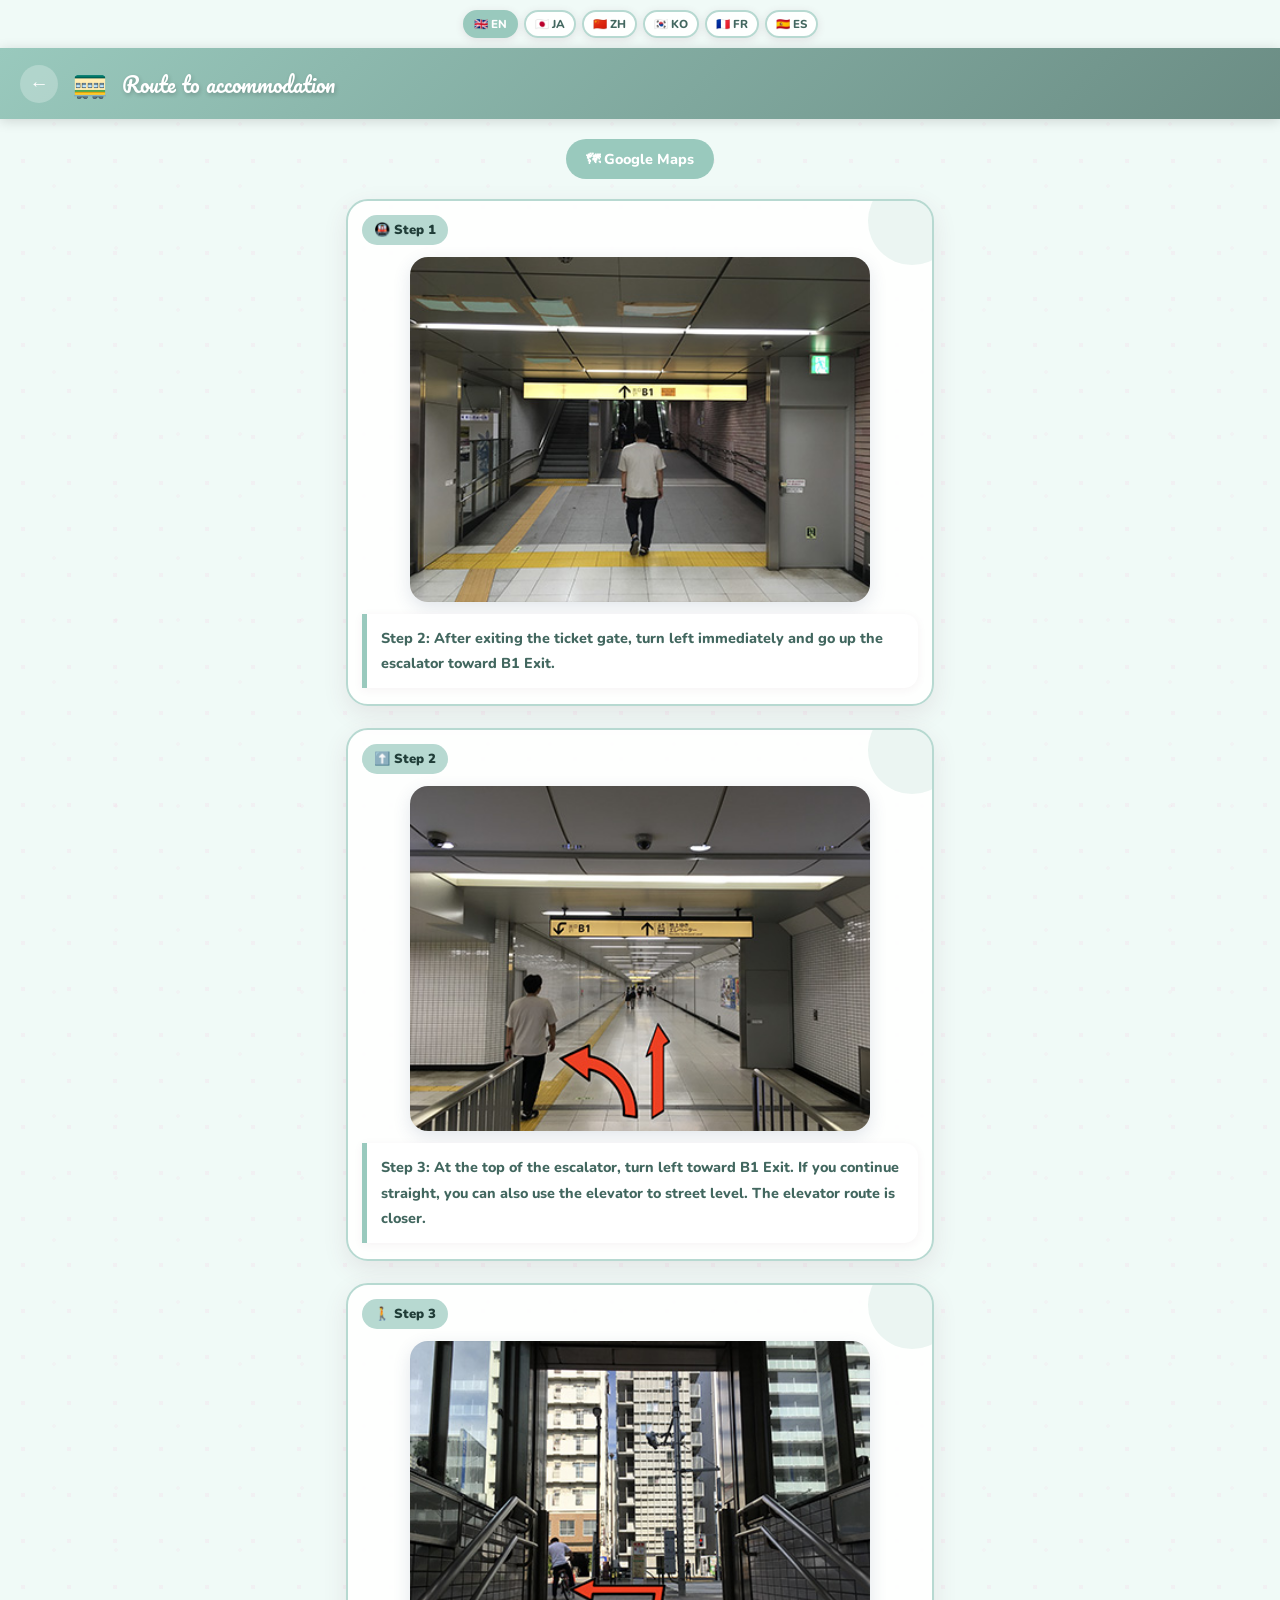
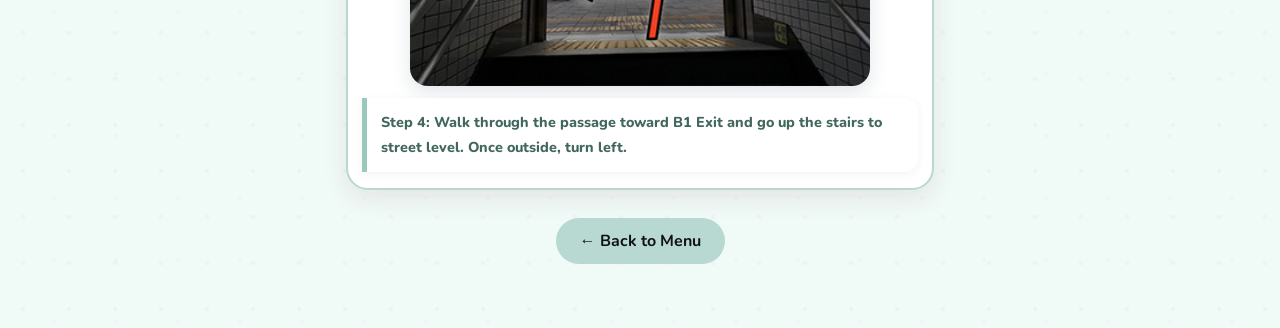
==== access/index.html @ 35167378 "Make access page cuter" ====
<!DOCTYPE html>
<html lang="en">
<head>
<meta charset="UTF-8">
<link rel="icon" href="data:image/svg+xml,<svg xmlns='http://www.w3.org/2000/svg' viewBox='0 0 32 32'><rect width='32' height='32' rx='10' fill='%23fff1f6'/><rect x='20' y='7' width='3' height='6' rx='1.5' fill='none' stroke='%23d9467d' stroke-width='1.6'/><path d='M5,17 Q5,15 7,14 L16,6 L25,14 Q27,15 27,17 Z' fill='none' stroke='%23d9467d' stroke-width='2' stroke-linejoin='round' stroke-linecap='round'/><rect x='7' y='16' width='18' height='11' rx='2.5' fill='none' stroke='%23d9467d' stroke-width='2'/><path d='M14,27 L14,22 Q14,19.5 16,19.5 Q18,19.5 18,22 L18,27' fill='none' stroke='%23d9467d' stroke-width='1.6'/><circle cx='10.5' cy='21' r='2' fill='none' stroke='%23d9467d' stroke-width='1.5'/><circle cx='21.5' cy='21' r='2' fill='none' stroke='%23d9467d' stroke-width='1.5'/></svg>">
<meta name="viewport" content="width=device-width, initial-scale=1.0">
<title>Access — Maison Notle 303</title>
<link href="https://fonts.googleapis.com/css2?family=Nunito:wght@600;700;800;900&family=Pacifico&display=swap" rel="stylesheet">
<style>
  :root{--accent:#99c9bd;--accent-light:#b7d9d1;--cream:#f0faf7;--text-dark:#203d38;--text-mid:#42675f;}
  *{box-sizing:border-box;margin:0;padding:0;}
  body{font-family:'Nunito',sans-serif;background:var(--cream);color:var(--text-dark);min-height:100vh;}
  .top-bar{background:linear-gradient(135deg,var(--accent) 0%,color-mix(in srgb,var(--accent) 70%,black) 100%);padding:16px 20px;display:flex;align-items:center;gap:14px;position:sticky;top:0;z-index:10;box-shadow:0 2px 12px rgba(0,0,0,0.15);}
  .back-btn{background:rgba(255,255,255,0.25);border:none;border-radius:50%;width:38px;height:38px;display:flex;align-items:center;justify-content:center;cursor:pointer;font-size:1.2rem;color:#fff;text-decoration:none;flex-shrink:0;transition:background 0.2s;}
  .back-btn:hover{background:rgba(255,255,255,0.4);}
  .top-title{font-family:'Pacifico',cursive;font-size:1.3rem;color:#fff;text-shadow:1px 2px 4px rgba(0,0,0,0.2);flex:1;}
  .top-emoji{font-size:1.8rem;}
  .content{padding:20px 16px 44px;max-width:620px;margin:0 auto;}
  .back-footer{text-align:center;margin-top:28px;padding-bottom:20px;}
  .back-footer a{display:inline-flex;align-items:center;gap:8px;color:#111;font-weight:700;font-size:1rem;text-decoration:none;background:var(--accent-light);padding:12px 24px;border-radius:50px;transition:opacity 0.2s;}
  .back-footer a:hover{opacity:0.8;}
  .lang-bar{display:flex;justify-content:center;gap:6px;padding:10px 16px;flex-wrap:wrap;background:var(--cream);}
  .lang-btn{border:2px solid var(--accent-light);background:rgba(255,255,255,0.92);border-radius:50px;padding:4px 9px;font-family:'Nunito',sans-serif;font-size:0.72rem;font-weight:800;color:var(--text-mid);cursor:pointer;transition:all 0.2s;box-shadow:0 2px 8px rgba(120,50,80,0.12);}
  .lang-btn.active{background:var(--accent);border-color:var(--accent);color:#fff;}
  .lang-btn:hover:not(.active){border-color:var(--accent);color:var(--accent);}
  .map-link{display:flex;width:max-content;margin-left:auto;margin-right:auto;align-items:center;gap:6px;margin-bottom:20px;background:var(--accent);color:#fff;text-decoration:none;padding:10px 20px;border-radius:50px;font-size:0.9rem;font-weight:800;transition:opacity 0.2s;}
  .map-link:hover{opacity:0.85;}
  .route-card{background:rgba(255,255,255,0.92);border-radius:22px;padding:14px 14px 16px;margin:18px 0 22px;box-shadow:0 8px 24px rgba(120,50,80,0.10);border:2px solid var(--accent-light);position:relative;overflow:hidden;}
  .route-card::before{content:"";position:absolute;right:-24px;top:-24px;width:88px;height:88px;border-radius:50%;background:var(--accent-light);opacity:.28;}
  .route-step-label{display:inline-flex;align-items:center;gap:6px;background:var(--accent-light);color:var(--text-dark);font-weight:900;font-size:.82rem;padding:6px 12px;border-radius:999px;margin-bottom:12px;position:relative;z-index:1;}
  .route-img{width:88%;max-width:460px;border-radius:18px;margin:0 auto 12px;display:block;box-shadow:0 6px 18px rgba(60,80,120,0.14);}
  .step-caption{background:#fff;border-left:5px solid var(--accent);border-radius:0 14px 14px 0;padding:12px 14px;font-size:0.9rem;line-height:1.75;color:var(--text-mid);font-weight:800;box-shadow:0 2px 10px rgba(120,50,80,0.06);position:relative;z-index:1;}
</style>
  <link rel="stylesheet" href="../assets/cute-pack.css">
  <style id="cute-pack-theme">:root{--cp-chip-a:#e1f3ef;--cp-chip-b:#fdf1f7;--cp-hover-shadow:rgba(153,201,189,.18);--cp-dot-1:rgba(249,168,212,.12);}</style>
</head>
<body>
<div class="lang-bar">
  <button class="lang-btn active" onclick="setLang('en',this)">🇬🇧 EN</button>
  <button class="lang-btn" onclick="setLang('ja',this)">🇯🇵 JA</button>
  <button class="lang-btn" onclick="setLang('zh',this)">🇨🇳 ZH</button>
  <button class="lang-btn" onclick="setLang('ko',this)">🇰🇷 KO</button>
  <button class="lang-btn" onclick="setLang('fr',this)">🇫🇷 FR</button>
  <button class="lang-btn" onclick="setLang('es',this)">🇪🇸 ES</button>
</div>
<div class="top-bar">
  <a href="../" class="back-btn">←</a>
  <span class="top-emoji">🚃</span>
  <div class="top-title">Route to accommodation</div>
</div>
<div class="content">
  <a class="map-link" href="https://maps.app.goo.gl/1h2nFA9giaqgtpFe7" target="_blank" data-i18n="mapLink">🗺 Google Maps</a>

  <div class="route-card">
    <div class="route-step-label">🚇 Step 1</div>
    <img src="./assets/higashi-shinjuku-route-2.jpg" class="route-img" alt="Higashi-Shinjuku route step 2">
    <p class="step-caption" data-i18n="step2">Step 2: After exiting the ticket gate, turn left immediately and go up the escalator toward B1 Exit.</p>
  </div>

  <div class="route-card">
    <div class="route-step-label">⬆️ Step 2</div>
    <img src="./assets/higashi-shinjuku-route-3.jpg" class="route-img" alt="Higashi-Shinjuku route step 3">
    <p class="step-caption" data-i18n="step3">Step 3: At the top of the escalator, turn left toward B1 Exit. If you continue straight, you can also use the elevator to street level. The elevator route is closer.</p>
  </div>

  <div class="route-card">
    <div class="route-step-label">🚶 Step 3</div>
    <img src="./assets/higashi-shinjuku-route-4.jpg" class="route-img" alt="Higashi-Shinjuku route step 4">
    <p class="step-caption" data-i18n="step4">Step 4: Walk through the passage toward B1 Exit and go up the stairs to street level. Once outside, turn left.</p>
  </div>

  <div class="back-footer">
    <a href="../" data-i18n="backToMenu">← Back to Menu</a>
  </div>
</div>
<script>
const S={
  'en':{pageTitle:'Route to accommodation',mapLink:'🗺 Google Maps',backToMenu:'← Back to Menu',step1:'Step 1: Get off at Higashi-Shinjuku Station on the Tokyo Metro Fukutoshin Line. B1 Exit is the closest exit.',step2:'Step 2: After exiting the ticket gate, turn left immediately and go up the escalator toward B1 Exit.',step3:'Step 3: At the top of the escalator, turn left toward B1 Exit. If you continue straight, you can also use the elevator to street level. The elevator route is closer.',step4:'Step 4: Walk through the passage toward B1 Exit and go up the stairs to street level. Once outside, turn left.'},
  'ja':{pageTitle:'宿泊施設までのルート',mapLink:'🗺 Google Maps',backToMenu:'← メニューへ戻る',step1:'1. 東京メトロ副都心線 東新宿駅を下車。B1出口を目指していただくと近いです。',step2:'2. 改札を出てすぐ左へ曲がり、B1出口へのエスカレーターを上ってください。',step3:'3. エスカレーターを上がり左に曲がるとB1出口へ向かいます。そのまままっすぐ進むと地上ゆきエレベーターへ向かいます。エレベーターをご利用いただいた方が近いです。',step4:'4. B1出口へ向かう通路を進み、階段をあがると地上へ出ます。そのまま左に曲がってください。'},
  'zh':{pageTitle:'前往住宿的路线',mapLink:'🗺 Google Maps',backToMenu:'← 返回菜单',step1:'步骤1：在东京Metro副都心线东新宿站下车。前往B1出口最近。',step2:'步骤2：出检票口后马上向左转，乘坐前往B1出口的扶梯上楼。',step3:'步骤3：上扶梯后向左转前往B1出口。继续直走也可以到达通往地面的电梯，乘坐电梯会更近。',step4:'步骤4：沿着通道前往B1出口，上楼梯到地面。到达地面后向左转。'},
  'ko':{pageTitle:'숙소까지 가는 길',mapLink:'🗺 Google Maps',backToMenu:'← 메뉴로 돌아가기',step1:'1단계: 도쿄메트로 후쿠토신선 히가시신주쿠역에서 하차하세요. B1 출구가 가장 가깝습니다.',step2:'2단계: 개찰구를 나와 바로 왼쪽으로 돌아 B1 출구 방면 에스컬레이터를 올라가세요.',step3:'3단계: 에스컬레이터를 올라간 뒤 왼쪽으로 돌면 B1 출구 방향입니다. 그대로 직진하면 지상행 엘리베이터도 이용할 수 있으며, 엘리베이터 이용이 더 가깝습니다.',step4:'4단계: B1 출구 방향 통로를 따라가 계단을 올라 지상으로 나옵니다. 밖으로 나오면 그대로 왼쪽으로 돌아주세요.'},
  'fr':{pageTitle:'Itineraire vers le logement',mapLink:'🗺 Google Maps',backToMenu:'← Retour au menu',step1:'Etape 1 : Descendez a la station Higashi-Shinjuku sur la ligne Tokyo Metro Fukutoshin. La sortie B1 est la plus proche.',step2:'Etape 2 : Apres les portiques, tournez immediatement a gauche et prenez l escalator vers la sortie B1.',step3:'Etape 3 : En haut de l escalator, tournez a gauche vers la sortie B1. En allant tout droit, vous pouvez aussi prendre l ascenseur vers la rue. L ascenseur est plus proche.',step4:'Etape 4 : Avancez dans le passage vers la sortie B1 et montez les escaliers jusqu a la rue. Une fois dehors, tournez a gauche.'},
  'es':{pageTitle:'Ruta al alojamiento',mapLink:'🗺 Google Maps',backToMenu:'← Volver al menú',step1:'Paso 1: Baje en la estacion Higashi-Shinjuku de la linea Tokyo Metro Fukutoshin. La salida B1 es la mas cercana.',step2:'Paso 2: Al salir por las puertas de billetes, gire inmediatamente a la izquierda y suba por la escalera mecanica hacia la salida B1.',step3:'Paso 3: Al subir la escalera mecanica, gire a la izquierda hacia la salida B1. Si sigue recto, tambien puede ir al ascensor hacia la calle. El ascensor es mas cercano.',step4:'Paso 4: Avance por el pasillo hacia la salida B1 y suba las escaleras hasta la calle. Al salir, gire a la izquierda.'}
};
function setLang(l,btn){document.querySelectorAll('.lang-btn').forEach(b=>b.classList.remove('active'));btn.classList.add('active');const t=S[l];if(!t)return;document.querySelectorAll('[data-i18n]').forEach(el=>{const k=el.getAttribute('data-i18n');if(k in t)el.textContent=t[k];});}
setLang('en',document.querySelector('.lang-btn.active'));
</script>
  <script src="../assets/cute-pack.js" defer></script>
</body>
</html>
---- assets/cute-pack.css ----
/* ==== Cute Pack: shared lightweight decorations (no deps) ==== */
:root {
  --cp-chip-a: #eaf6ff;
  --cp-chip-b: #fdf1f7;
  --cp-hover-shadow: rgba(80, 140, 200, .18);
  --cp-dot-1: rgba(140, 190, 240, .10);
  --cp-dot-2: rgba(255, 170, 200, .08);
  --cp-sparkle: #ffb6d1;
}

@media (prefers-reduced-motion: no-preference) {
  .hero-house,
  .hero .mark,
  header.hero .mark,
  body:not(.cp-emergency) .top-emoji,
  body:not(.cp-emergency) .top h1 span[aria-hidden="true"] {
    display: inline-block;
    animation: cp-bob 3s ease-in-out infinite;
    will-change: transform;
  }

  @keyframes cp-bob {
    0%, 100% { transform: translateY(0) rotate(-2deg); }
    50% { transform: translateY(-8px) rotate(2deg); }
  }

  .pl-icon {
    display: inline-block;
    animation: cp-wiggle 4s ease-in-out infinite;
    will-change: transform;
  }

  .pl-btn:nth-child(2) .pl-icon { animation-delay: .6s; }
  .pl-btn:nth-child(3) .pl-icon { animation-delay: 1.2s; }
  .pl-btn:nth-child(4) .pl-icon { animation-delay: 1.8s; }

  @keyframes cp-wiggle {
    0%, 88%, 100% { transform: rotate(0); }
    90% { transform: rotate(-8deg) scale(1.08); }
    94% { transform: rotate(8deg) scale(1.08); }
    98% { transform: rotate(-4deg); }
  }

  .wifi-card,
  .wifi {
    position: relative;
    overflow: hidden;
  }

  .wifi-card::after,
  .wifi::after {
    content: '';
    position: absolute;
    top: 0;
    left: -80%;
    width: 50%;
    height: 100%;
    background: linear-gradient(105deg, transparent, rgba(255,255,255,.35), transparent);
    animation: cp-shine 5s ease-in-out infinite;
    pointer-events: none;
  }

  @keyframes cp-shine {
    0%, 70% { transform: translateX(0); opacity: 1; }
    85%, 100% { transform: translateX(420%); opacity: 1; }
  }

  .cp-reveal {
    opacity: 0;
    transform: translateY(14px) scale(.98);
    transition: opacity .5s ease, transform .5s cubic-bezier(.34, 1.56, .64, 1);
  }

  .cp-reveal.cp-in {
    opacity: 1;
    transform: none;
  }

  .chat-avatar {
    animation: cp-hop 6s ease-in-out infinite;
    will-change: transform;
  }

  @keyframes cp-hop {
    0%, 92%, 100% { transform: translateY(0); }
    94% { transform: translateY(-5px); }
    97% { transform: translateY(0); }
    98.5% { transform: translateY(-2px); }
  }
}

@media (prefers-reduced-motion: reduce) {
  .hero-house,
  .hero .mark,
  header.hero .mark,
  .top-emoji,
  .pl-icon,
  .chat-avatar,
  .wifi-card::after,
  .wifi::after {
    animation: none !important;
  }

  .cp-reveal,
  .cp-reveal.cp-in {
    opacity: 1 !important;
    transform: none !important;
    transition: none !important;
  }
}

.pl-btn,
.chip,
.em-btn,
.lang-btn,
.back-btn,
.back,
.back-footer a,
.maps-btn,
.map-link,
.wifi-row,
.qr-toggle,
.send-btn {
  transition: transform .15s cubic-bezier(.34, 1.56, .64, 1), box-shadow .15s;
}

.pl-btn:active,
.chip:active,
.em-btn:active,
.lang-btn:active,
.back-btn:active,
.back:active,
.back-footer a:active,
.maps-btn:active,
.map-link:active,
.wifi-row:active,
.qr-toggle:active,
.send-btn:active {
  transform: scale(.94);
}

.pl-btn:hover,
.back:hover,
.back-footer a:hover,
.maps-btn:hover,
.map-link:hover,
.wifi-row:hover,
.qr-toggle:hover {
  transform: translateY(-3px) scale(1.02);
  box-shadow: 0 10px 24px var(--cp-hover-shadow);
}

.pl-icon-wrap {
  background: linear-gradient(135deg, var(--cp-chip-a), var(--cp-chip-b)) !important;
  border-radius: 50%;
  box-shadow: inset 0 0 0 3px #fff, 0 3px 8px rgba(120, 160, 220, .15);
}

body {
  background-image:
    radial-gradient(var(--cp-dot-1) 2.5px, transparent 2.5px),
    radial-gradient(var(--cp-dot-2) 2px, transparent 2px);
  background-size: 46px 46px, 62px 62px;
  background-position: 0 0, 23px 31px;
}

.menu-group-title::after {
  content: ' ✦';
  font-size: .7em;
  color: var(--cp-sparkle);
  vertical-align: super;
}
/* ==== /Cute Pack ==== */
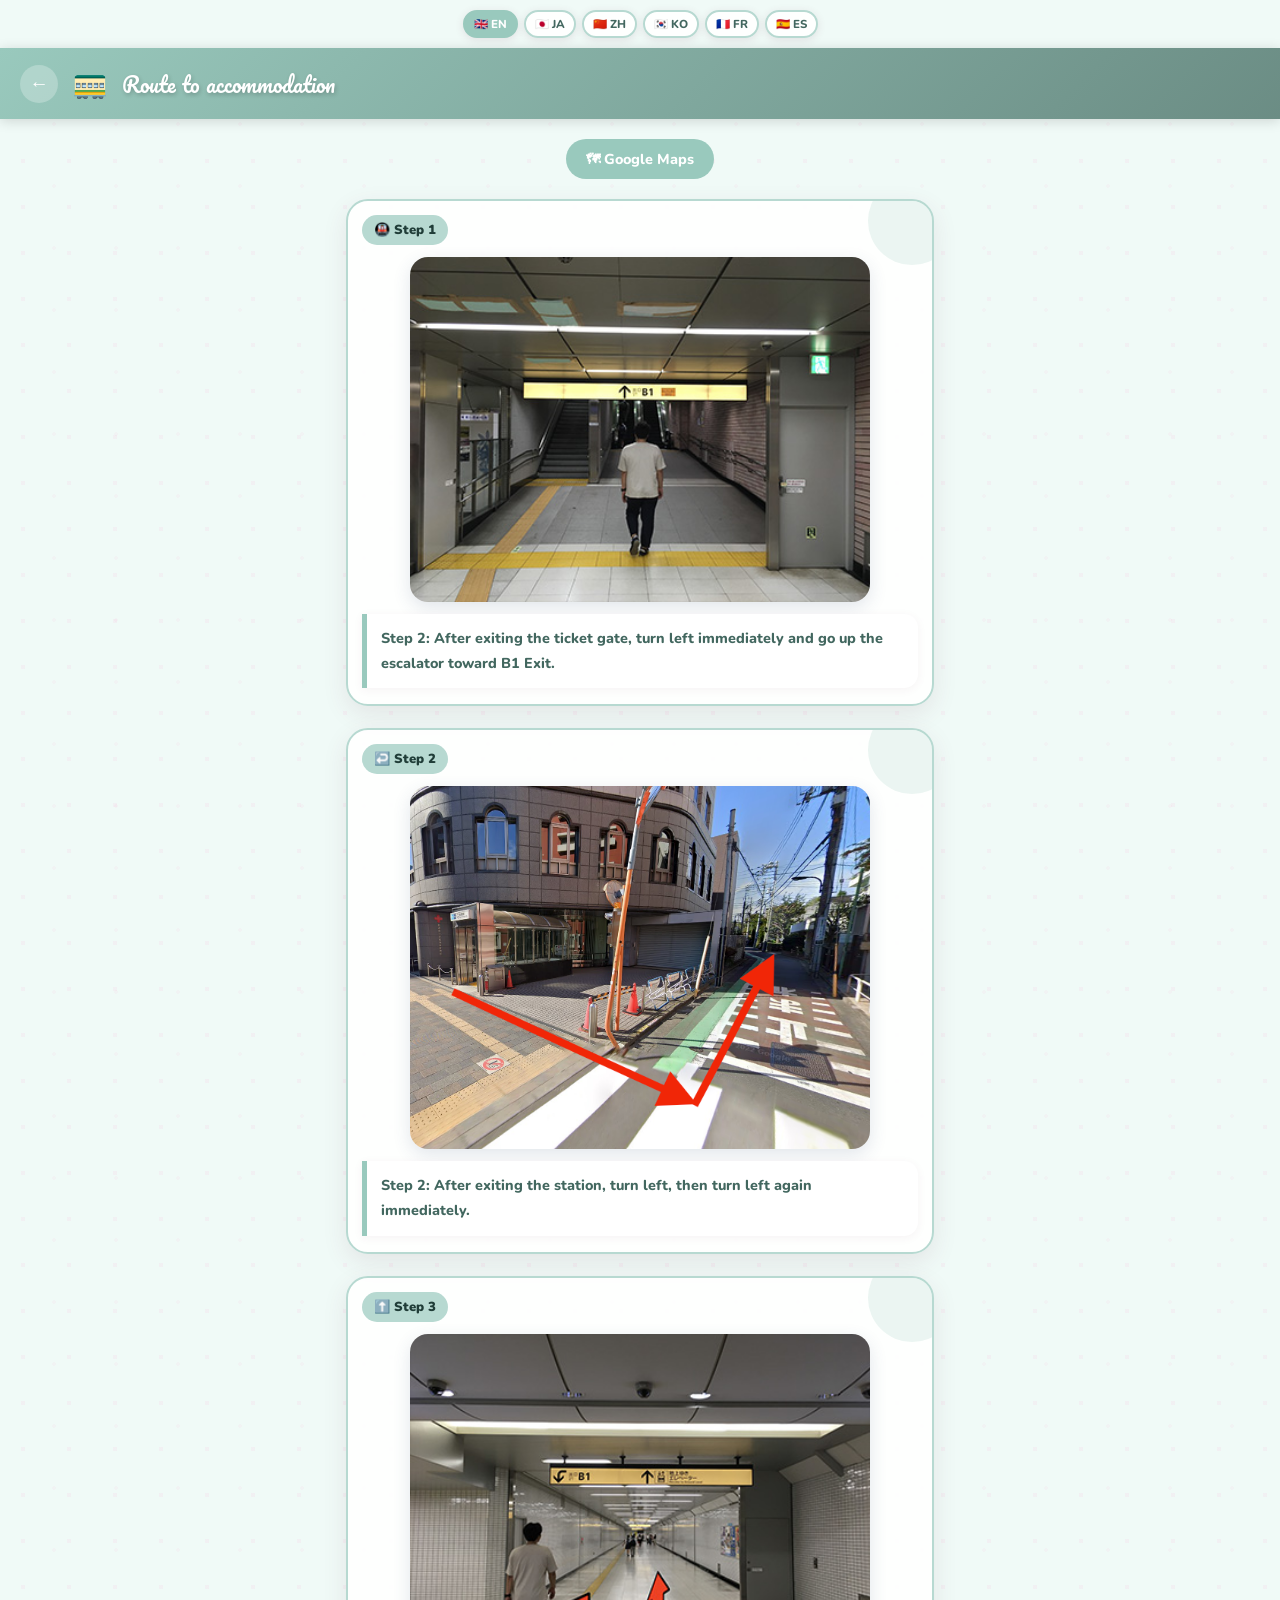
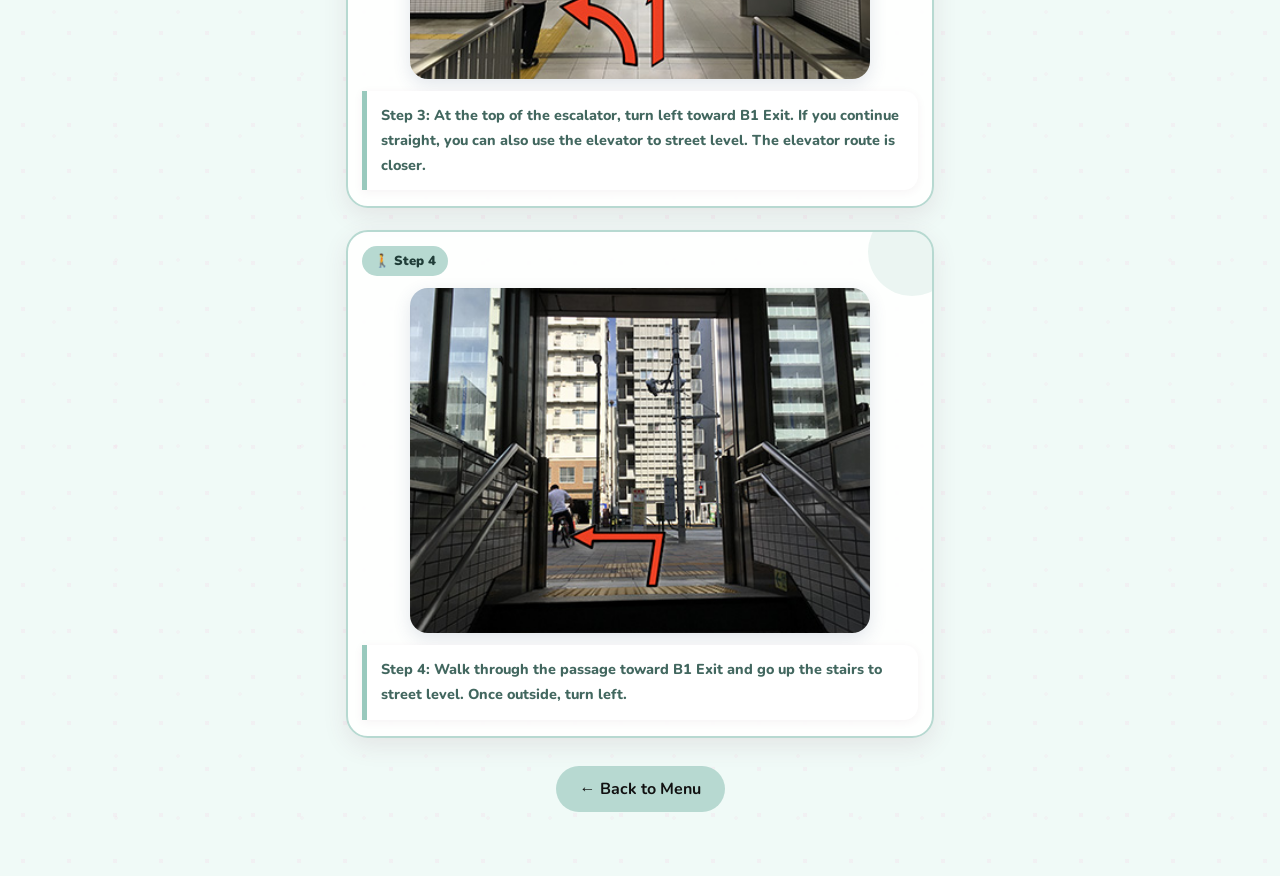
==== commit 2562513c: "Add station turn route step" ====
--- a/access/index.html
+++ b/access/index.html
@@ -53,18 +53,24 @@
 
   <div class="route-card">
     <div class="route-step-label">🚇 Step 1</div>
-    <img src="./assets/higashi-shinjuku-route-2.jpg" class="route-img" alt="Higashi-Shinjuku route step 2">
-    <p class="step-caption" data-i18n="step2">Step 2: After exiting the ticket gate, turn left immediately and go up the escalator toward B1 Exit.</p>
+    <img src="./assets/higashi-shinjuku-route-2.jpg" class="route-img" alt="Higashi-Shinjuku route step 1">
+    <p class="step-caption" data-i18n="step2">Step 1: After exiting the ticket gate, turn left immediately and go up the escalator toward B1 Exit.</p>
   </div>
 
   <div class="route-card">
-    <div class="route-step-label">⬆️ Step 2</div>
+    <div class="route-step-label">↩️ Step 2</div>
+    <img src="[data-uri]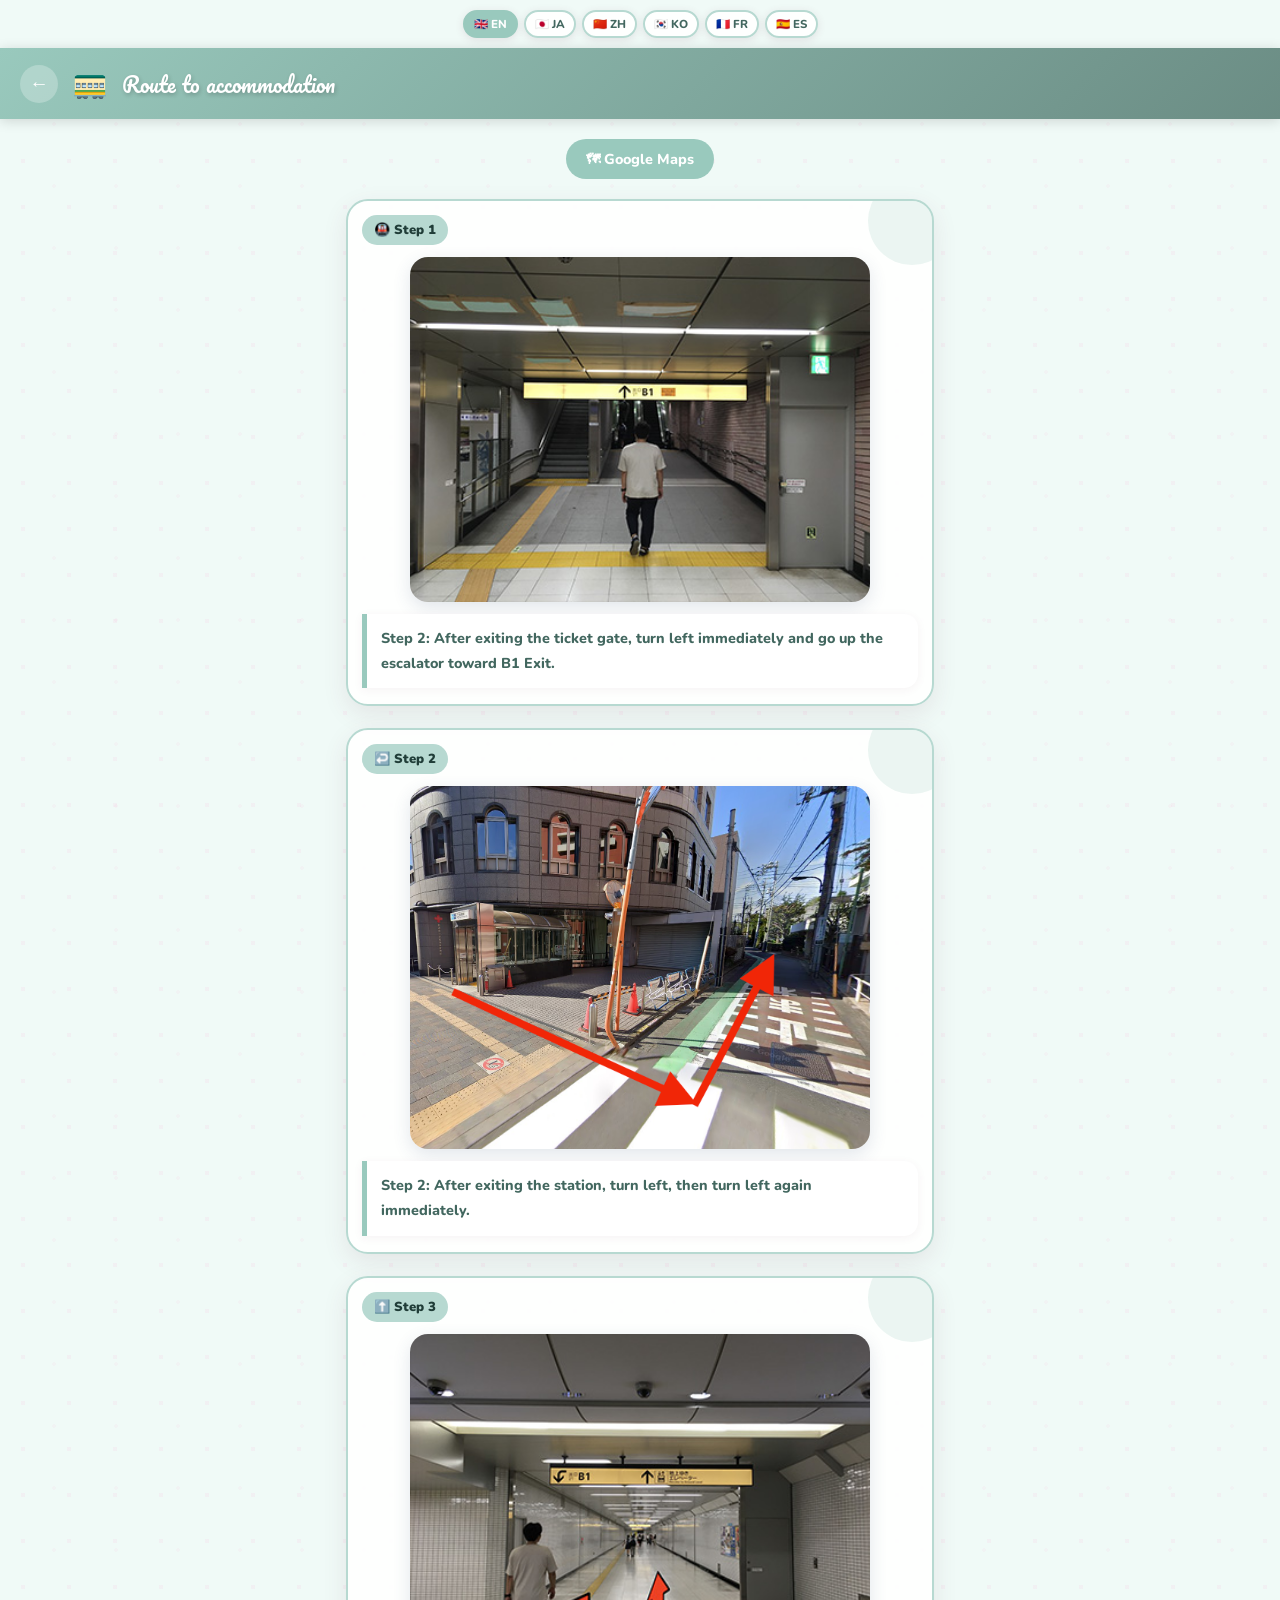
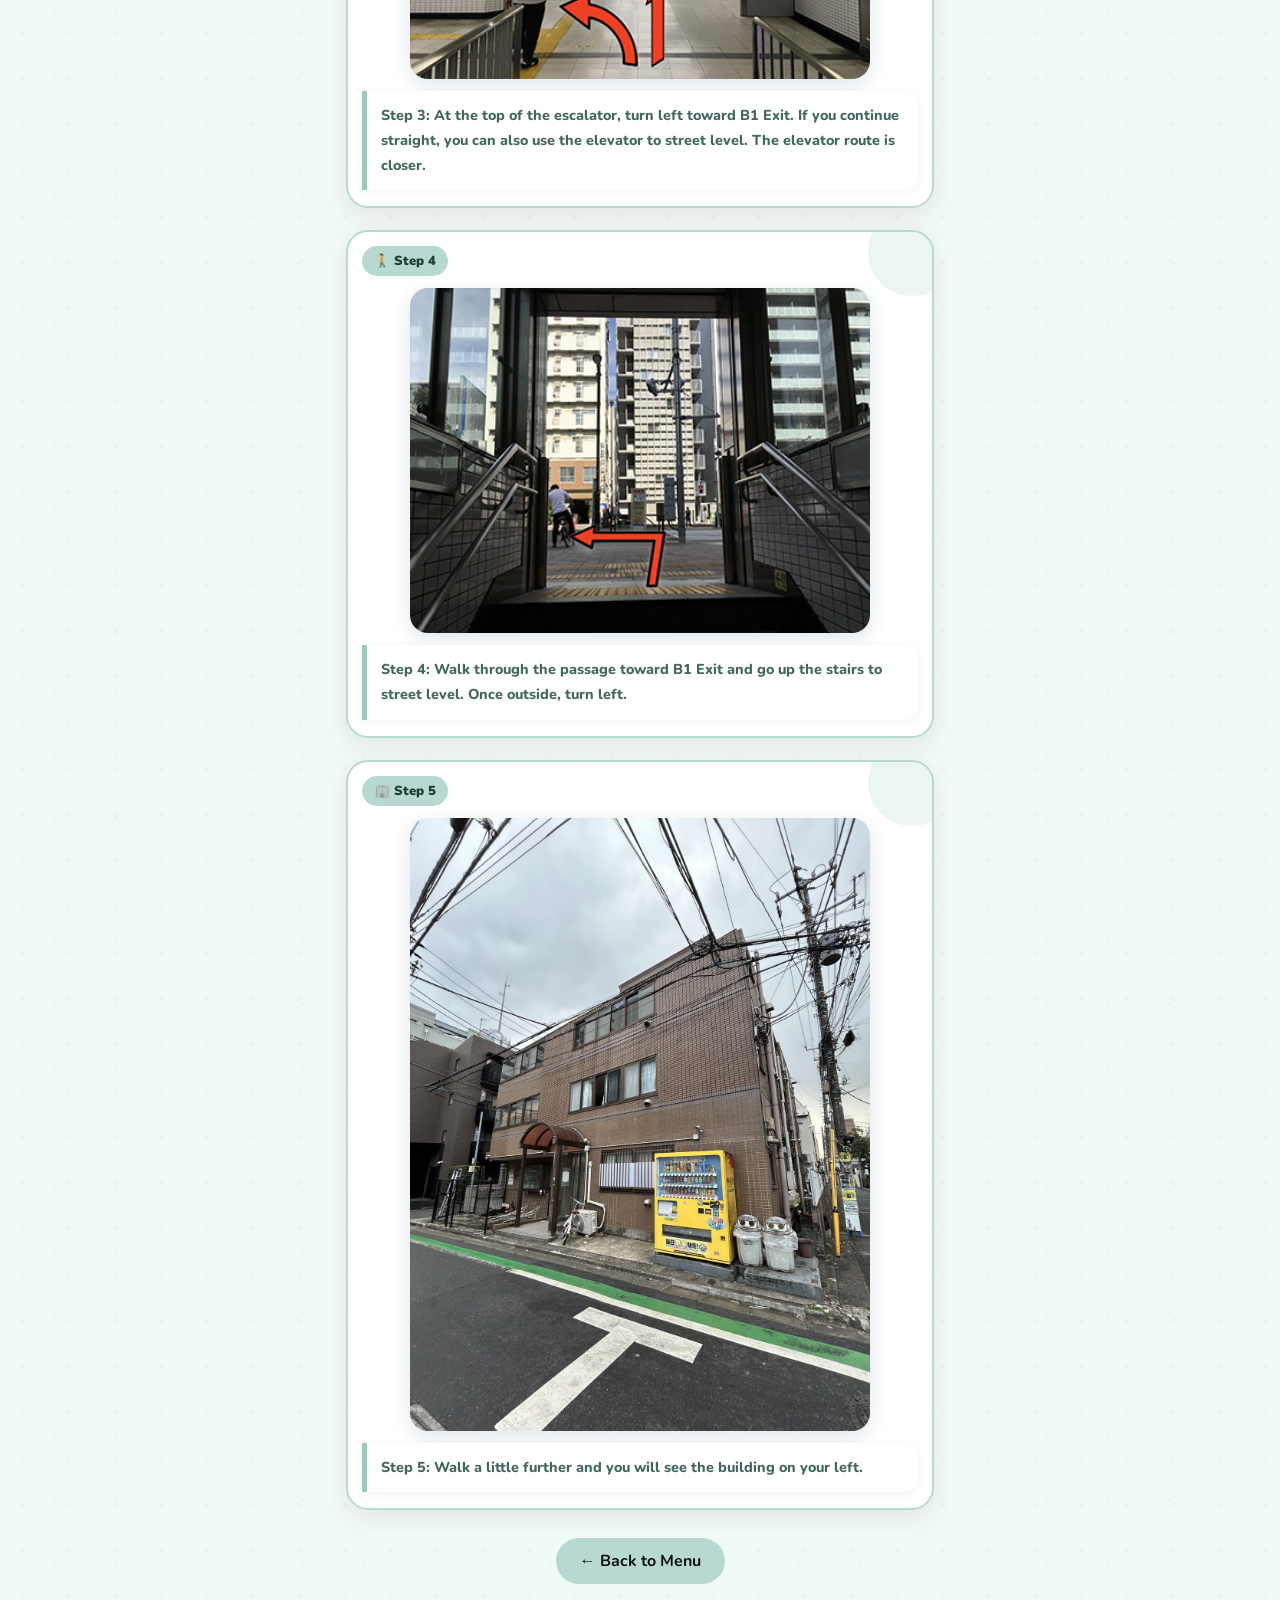
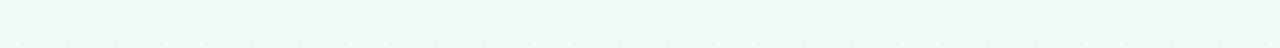
==== commit 9a4e4a35: "Add building on left route step" ====
--- a/access/index.html
+++ b/access/index.html
@@ -75,6 +75,12 @@
     <p class="step-caption" data-i18n="step4">Step 4: Walk through the passage toward B1 Exit and go up the stairs to street level. Once outside, turn left.</p>
   </div>
 
+  <div class="route-card">
+    <div class="route-step-label">🏢 Step 5</div>
+    <img src="[data-uri]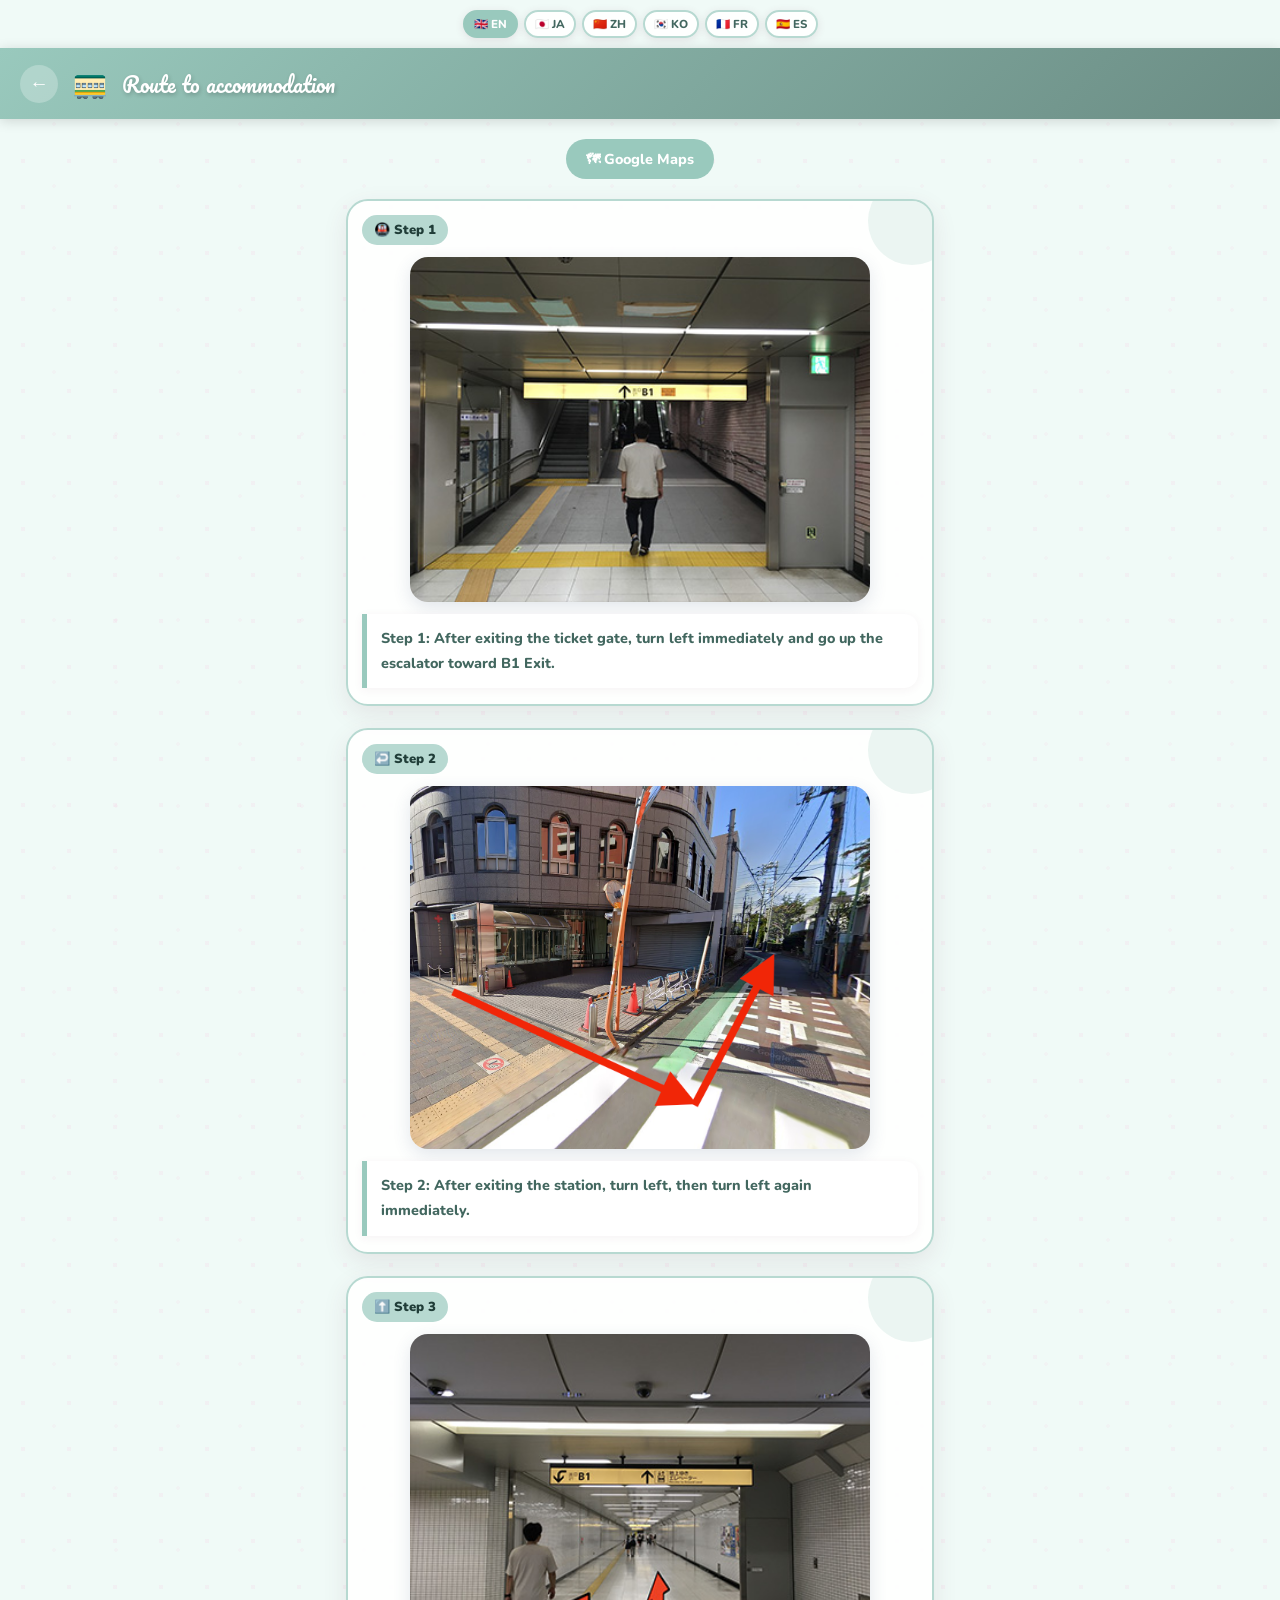
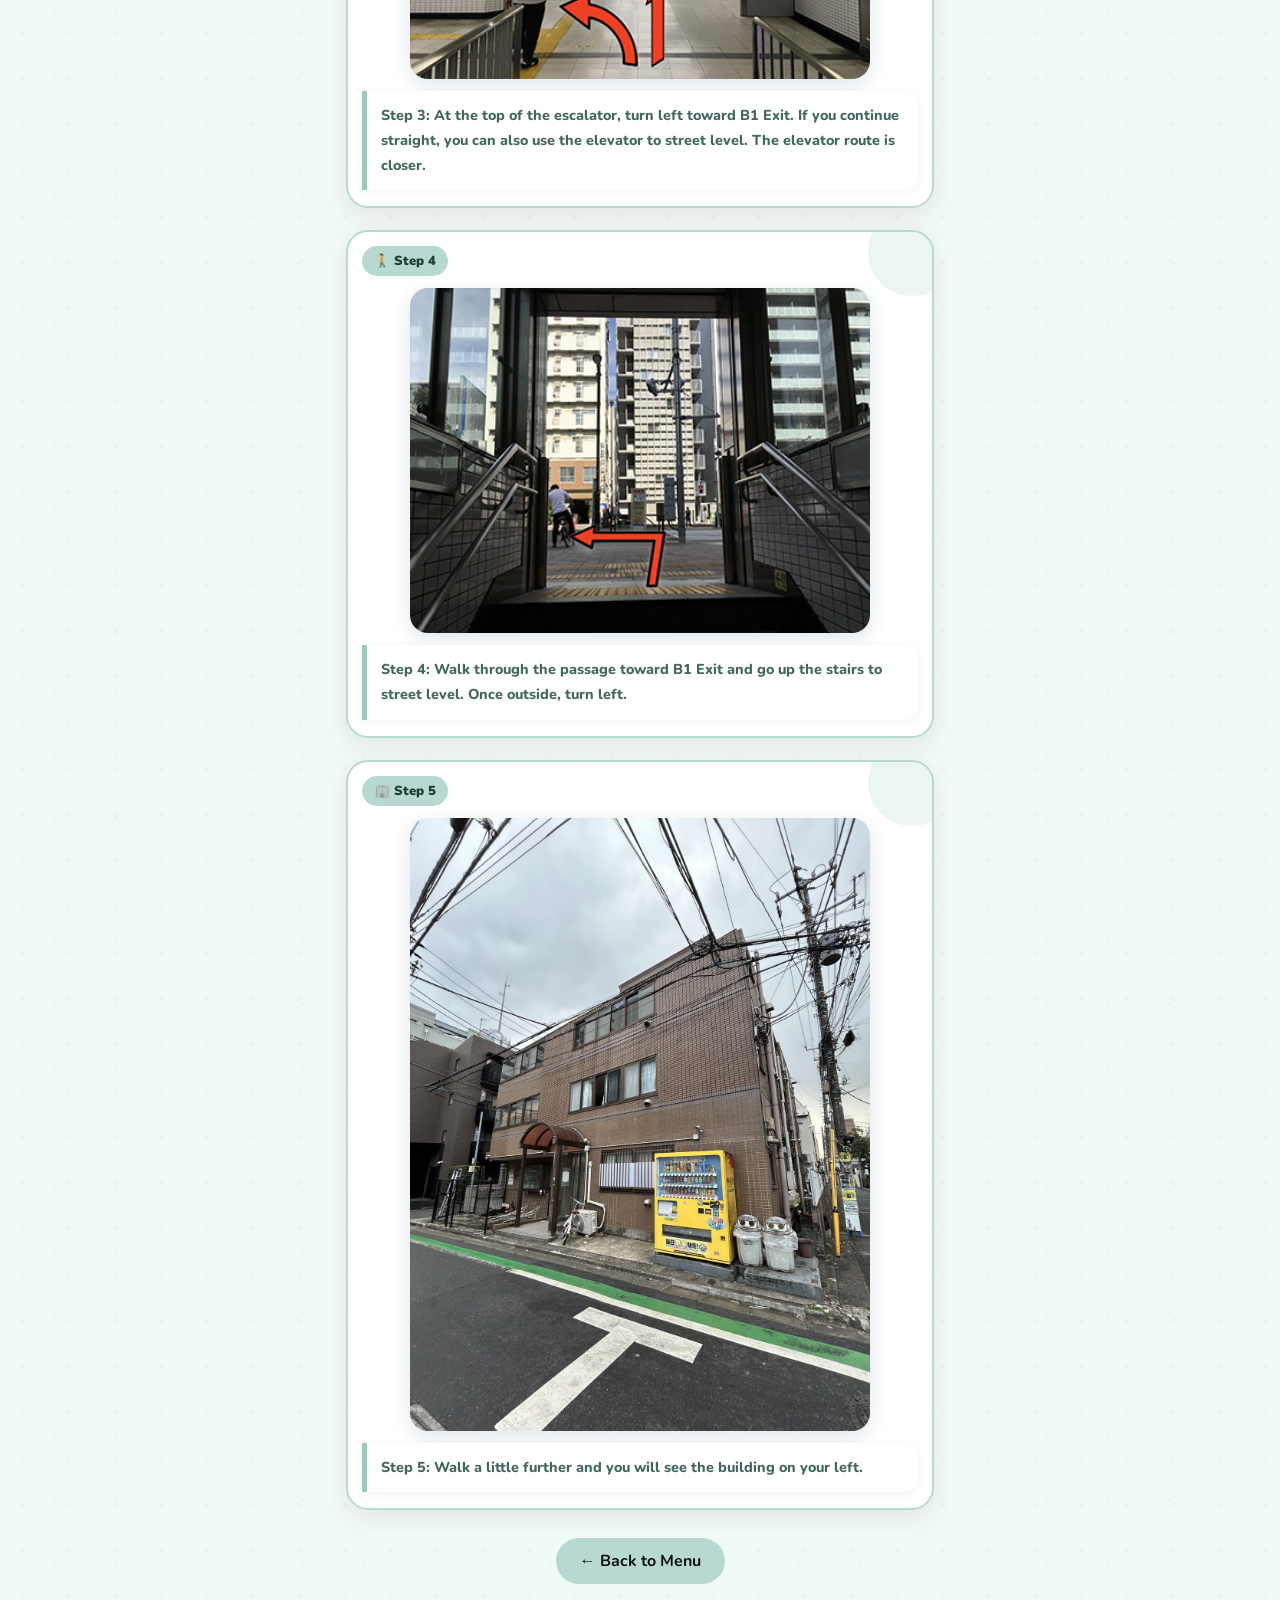
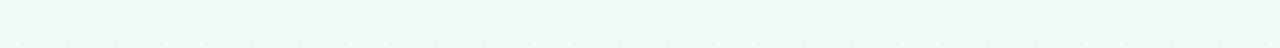
==== commit 3c5b05f7: "Fix access step numbering" ====
--- a/access/index.html
+++ b/access/index.html
@@ -54,7 +54,7 @@
   <div class="route-card">
     <div class="route-step-label">🚇 Step 1</div>
     <img src="./assets/higashi-shinjuku-route-2.jpg" class="route-img" alt="Higashi-Shinjuku route step 1">
-    <p class="step-caption" data-i18n="step2">Step 1: After exiting the ticket gate, turn left immediately and go up the escalator toward B1 Exit.</p>
+    <p class="step-caption" data-i18n="step1">Step 1: After exiting the ticket gate, turn left immediately and go up the escalator toward B1 Exit.</p>
   </div>
 
   <div class="route-card">
@@ -87,12 +87,12 @@
 </div>
 <script>
 const S={
-  'en':{pageTitle:'Route to accommodation',mapLink:'🗺 Google Maps',backToMenu:'← Back to Menu',step1:'Step 1: Get off at Higashi-Shinjuku Station on the Tokyo Metro Fukutoshin Line. B1 Exit is the closest exit.',step2:'Step 2: After exiting the ticket gate, turn left immediately and go up the escalator toward B1 Exit.',step3:'Step 3: At the top of the escalator, turn left toward B1 Exit. If you continue straight, you can also use the elevator to street level. The elevator route is closer.',step4:'Step 4: Walk through the passage toward B1 Exit and go up the stairs to street level. Once outside, turn left.'},
-  'ja':{pageTitle:'宿泊施設までのルート',mapLink:'🗺 Google Maps',backToMenu:'← メニューへ戻る',step1:'1. 東京メトロ副都心線 東新宿駅を下車。B1出口を目指していただくと近いです。',step2:'2. 改札を出てすぐ左へ曲がり、B1出口へのエスカレーターを上ってください。',step3:'3. エスカレーターを上がり左に曲がるとB1出口へ向かいます。そのまままっすぐ進むと地上ゆきエレベーターへ向かいます。エレベーターをご利用いただいた方が近いです。',step4:'4. B1出口へ向かう通路を進み、階段をあがると地上へ出ます。そのまま左に曲がってください。'},
-  'zh':{pageTitle:'前往住宿的路线',mapLink:'🗺 Google Maps',backToMenu:'← 返回菜单',step1:'步骤1：在东京Metro副都心线东新宿站下车。前往B1出口最近。',step2:'步骤2：出检票口后马上向左转，乘坐前往B1出口的扶梯上楼。',step3:'步骤3：上扶梯后向左转前往B1出口。继续直走也可以到达通往地面的电梯，乘坐电梯会更近。',step4:'步骤4：沿着通道前往B1出口，上楼梯到地面。到达地面后向左转。'},
-  'ko':{pageTitle:'숙소까지 가는 길',mapLink:'🗺 Google Maps',backToMenu:'← 메뉴로 돌아가기',step1:'1단계: 도쿄메트로 후쿠토신선 히가시신주쿠역에서 하차하세요. B1 출구가 가장 가깝습니다.',step2:'2단계: 개찰구를 나와 바로 왼쪽으로 돌아 B1 출구 방면 에스컬레이터를 올라가세요.',step3:'3단계: 에스컬레이터를 올라간 뒤 왼쪽으로 돌면 B1 출구 방향입니다. 그대로 직진하면 지상행 엘리베이터도 이용할 수 있으며, 엘리베이터 이용이 더 가깝습니다.',step4:'4단계: B1 출구 방향 통로를 따라가 계단을 올라 지상으로 나옵니다. 밖으로 나오면 그대로 왼쪽으로 돌아주세요.'},
-  'fr':{pageTitle:'Itineraire vers le logement',mapLink:'🗺 Google Maps',backToMenu:'← Retour au menu',step1:'Etape 1 : Descendez a la station Higashi-Shinjuku sur la ligne Tokyo Metro Fukutoshin. La sortie B1 est la plus proche.',step2:'Etape 2 : Apres les portiques, tournez immediatement a gauche et prenez l escalator vers la sortie B1.',step3:'Etape 3 : En haut de l escalator, tournez a gauche vers la sortie B1. En allant tout droit, vous pouvez aussi prendre l ascenseur vers la rue. L ascenseur est plus proche.',step4:'Etape 4 : Avancez dans le passage vers la sortie B1 et montez les escaliers jusqu a la rue. Une fois dehors, tournez a gauche.'},
-  'es':{pageTitle:'Ruta al alojamiento',mapLink:'🗺 Google Maps',backToMenu:'← Volver al menú',step1:'Paso 1: Baje en la estacion Higashi-Shinjuku de la linea Tokyo Metro Fukutoshin. La salida B1 es la mas cercana.',step2:'Paso 2: Al salir por las puertas de billetes, gire inmediatamente a la izquierda y suba por la escalera mecanica hacia la salida B1.',step3:'Paso 3: Al subir la escalera mecanica, gire a la izquierda hacia la salida B1. Si sigue recto, tambien puede ir al ascensor hacia la calle. El ascensor es mas cercano.',step4:'Paso 4: Avance por el pasillo hacia la salida B1 y suba las escaleras hasta la calle. Al salir, gire a la izquierda.'}
+  'en':{pageTitle:'Route to accommodation',mapLink:'🗺 Google Maps',backToMenu:'← Back to Menu',step1:'Step 1: After exiting the ticket gate, turn left immediately and go up the escalator toward B1 Exit.',step2:'Step 2: After exiting the ticket gate, turn left immediately and go up the escalator toward B1 Exit.',step3:'Step 3: At the top of the escalator, turn left toward B1 Exit. If you continue straight, you can also use the elevator to street level. The elevator route is closer.',step4:'Step 4: Walk through the passage toward B1 Exit and go up the stairs to street level. Once outside, turn left.'},
+  'ja':{pageTitle:'宿泊施設までのルート',mapLink:'🗺 Google Maps',backToMenu:'← メニューへ戻る',step1:'1. 改札を出てすぐ左へ曲がり、B1出口へのエスカレーターを上ってください。',step2:'2. 改札を出てすぐ左へ曲がり、B1出口へのエスカレーターを上ってください。',step3:'3. エスカレーターを上がり左に曲がるとB1出口へ向かいます。そのまままっすぐ進むと地上ゆきエレベーターへ向かいます。エレベーターをご利用いただいた方が近いです。',step4:'4. B1出口へ向かう通路を進み、階段をあがると地上へ出ます。そのまま左に曲がってください。'},
+  'zh':{pageTitle:'前往住宿的路线',mapLink:'🗺 Google Maps',backToMenu:'← 返回菜单',step1:'步骤1：出检票口后马上向左转，乘坐前往B1出口的扶梯上楼。',step2:'步骤2：出检票口后马上向左转，乘坐前往B1出口的扶梯上楼。',step3:'步骤3：上扶梯后向左转前往B1出口。继续直走也可以到达通往地面的电梯，乘坐电梯会更近。',step4:'步骤4：沿着通道前往B1出口，上楼梯到地面。到达地面后向左转。'},
+  'ko':{pageTitle:'숙소까지 가는 길',mapLink:'🗺 Google Maps',backToMenu:'← 메뉴로 돌아가기',step1:'1단계: 개찰구를 나와 바로 왼쪽으로 돌아 B1 출구 방면 에스컬레이터를 올라가세요.',step2:'2단계: 개찰구를 나와 바로 왼쪽으로 돌아 B1 출구 방면 에스컬레이터를 올라가세요.',step3:'3단계: 에스컬레이터를 올라간 뒤 왼쪽으로 돌면 B1 출구 방향입니다. 그대로 직진하면 지상행 엘리베이터도 이용할 수 있으며, 엘리베이터 이용이 더 가깝습니다.',step4:'4단계: B1 출구 방향 통로를 따라가 계단을 올라 지상으로 나옵니다. 밖으로 나오면 그대로 왼쪽으로 돌아주세요.'},
+  'fr':{pageTitle:'Itineraire vers le logement',mapLink:'🗺 Google Maps',backToMenu:'← Retour au menu',step1:'Etape 1 : Apres les portiques, tournez immediatement a gauche et prenez l escalator vers la sortie B1.',step2:'Etape 2 : Apres les portiques, tournez immediatement a gauche et prenez l escalator vers la sortie B1.',step3:'Etape 3 : En haut de l escalator, tournez a gauche vers la sortie B1. En allant tout droit, vous pouvez aussi prendre l ascenseur vers la rue. L ascenseur est plus proche.',step4:'Etape 4 : Avancez dans le passage vers la sortie B1 et montez les escaliers jusqu a la rue. Une fois dehors, tournez a gauche.'},
+  'es':{pageTitle:'Ruta al alojamiento',mapLink:'🗺 Google Maps',backToMenu:'← Volver al menú',step1:'Paso 1: Al salir por las puertas de billetes, gire inmediatamente a la izquierda y suba por la escalera mecanica hacia la salida B1.',step2:'Paso 2: Al salir por las puertas de billetes, gire inmediatamente a la izquierda y suba por la escalera mecanica hacia la salida B1.',step3:'Paso 3: Al subir la escalera mecanica, gire a la izquierda hacia la salida B1. Si sigue recto, tambien puede ir al ascensor hacia la calle. El ascensor es mas cercano.',step4:'Paso 4: Avance por el pasillo hacia la salida B1 y suba las escaleras hasta la calle. Al salir, gire a la izquierda.'}
 };
 function setLang(l,btn){document.querySelectorAll('.lang-btn').forEach(b=>b.classList.remove('active'));btn.classList.add('active');const t=S[l];if(!t)return;document.querySelectorAll('[data-i18n]').forEach(el=>{const k=el.getAttribute('data-i18n');if(k in t)el.textContent=t[k];});}
 setLang('en',document.querySelector('.lang-btn.active'));
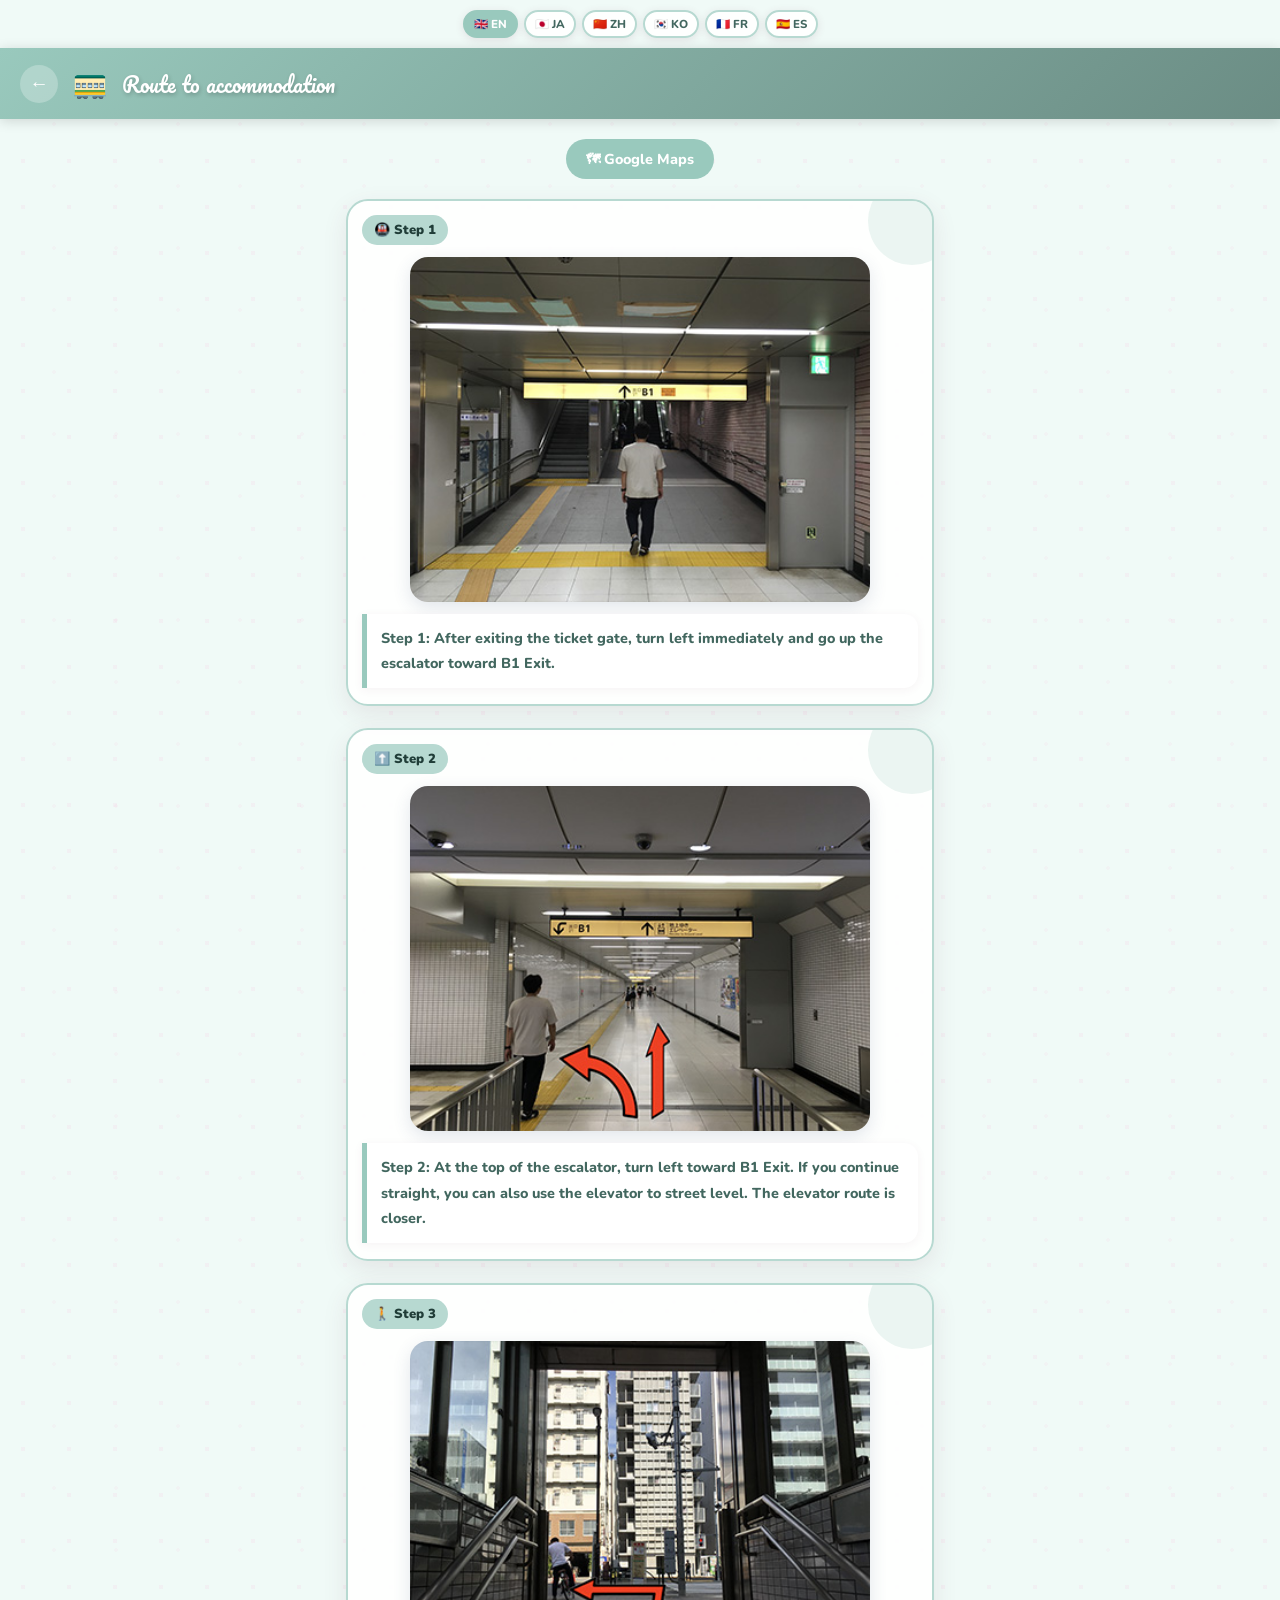
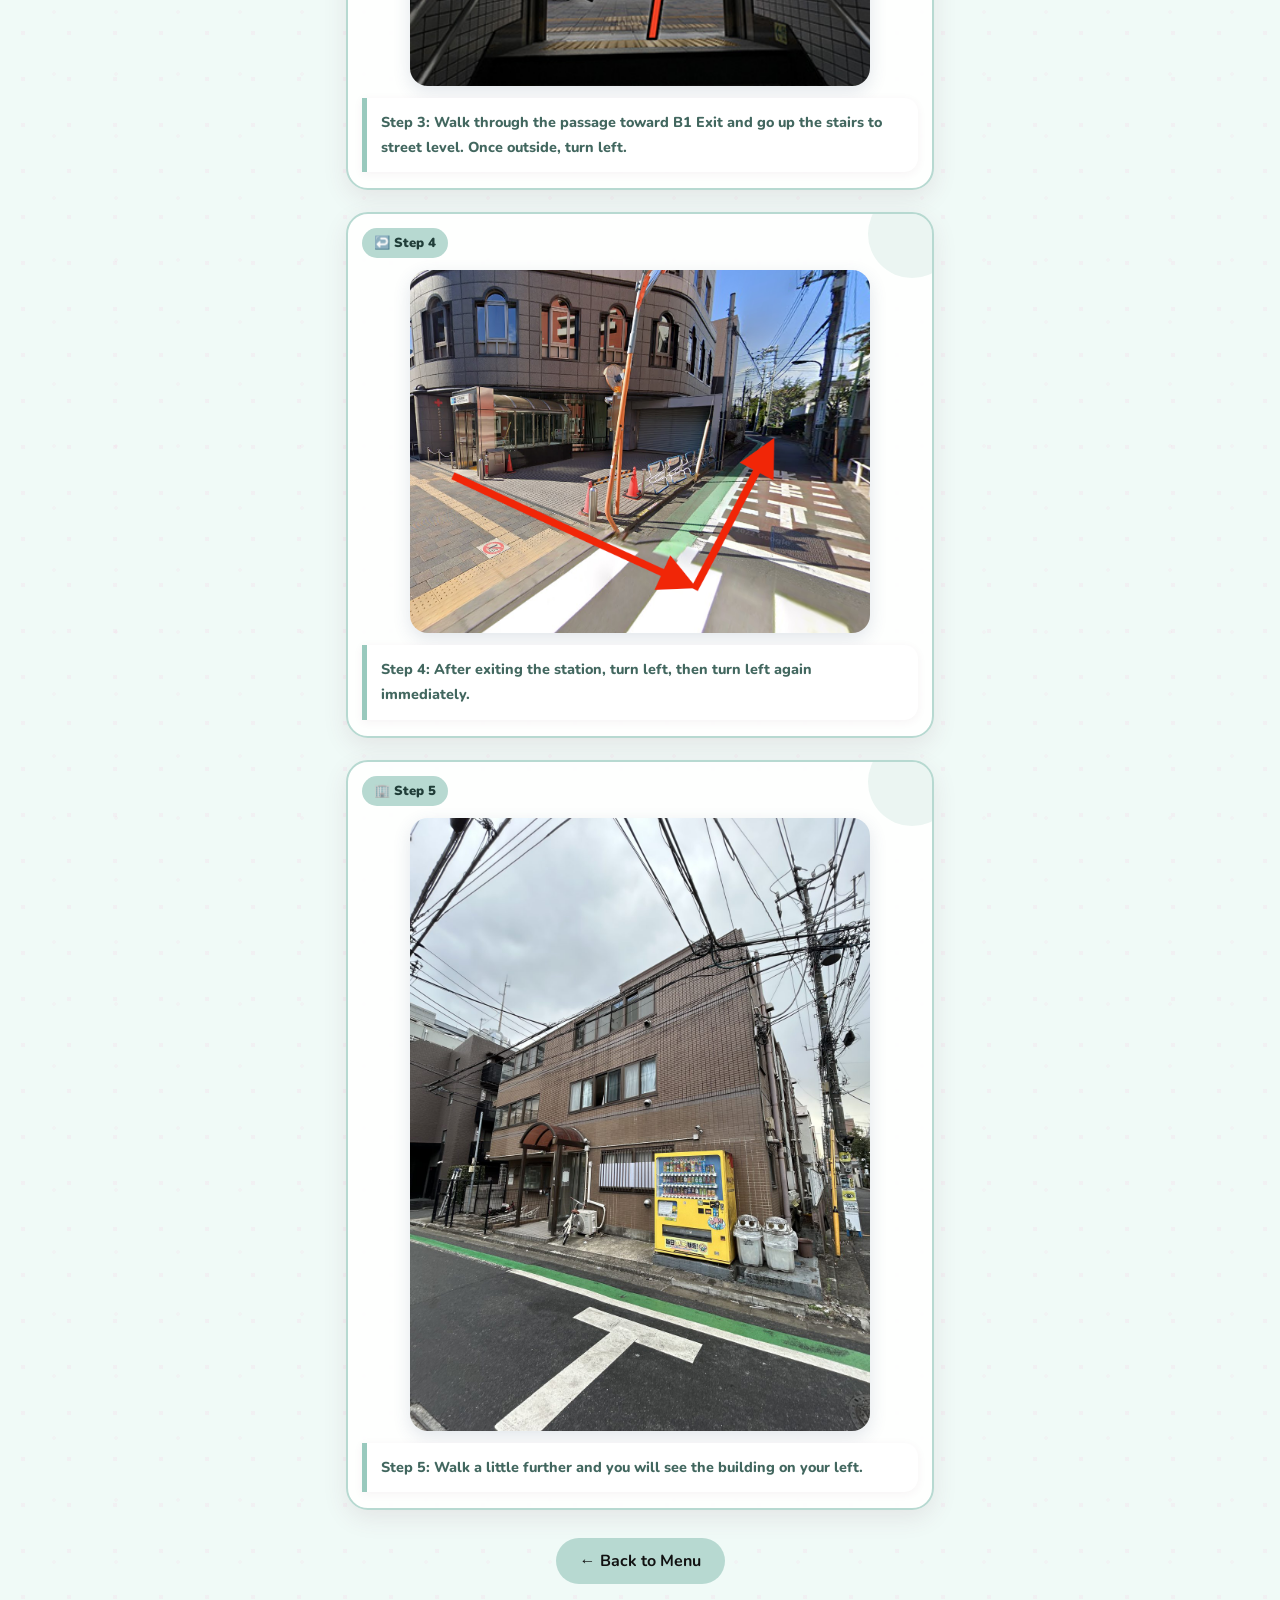
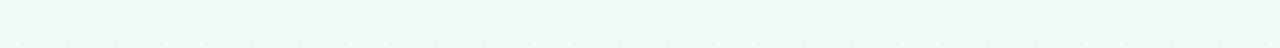
==== commit 28d556a9: "Reorder access route steps" ====
--- a/access/index.html
+++ b/access/index.html
@@ -58,21 +58,21 @@
   </div>
 
   <div class="route-card">
-    <div class="route-step-label">↩️ Step 2</div>
-    <img src="[data-uri]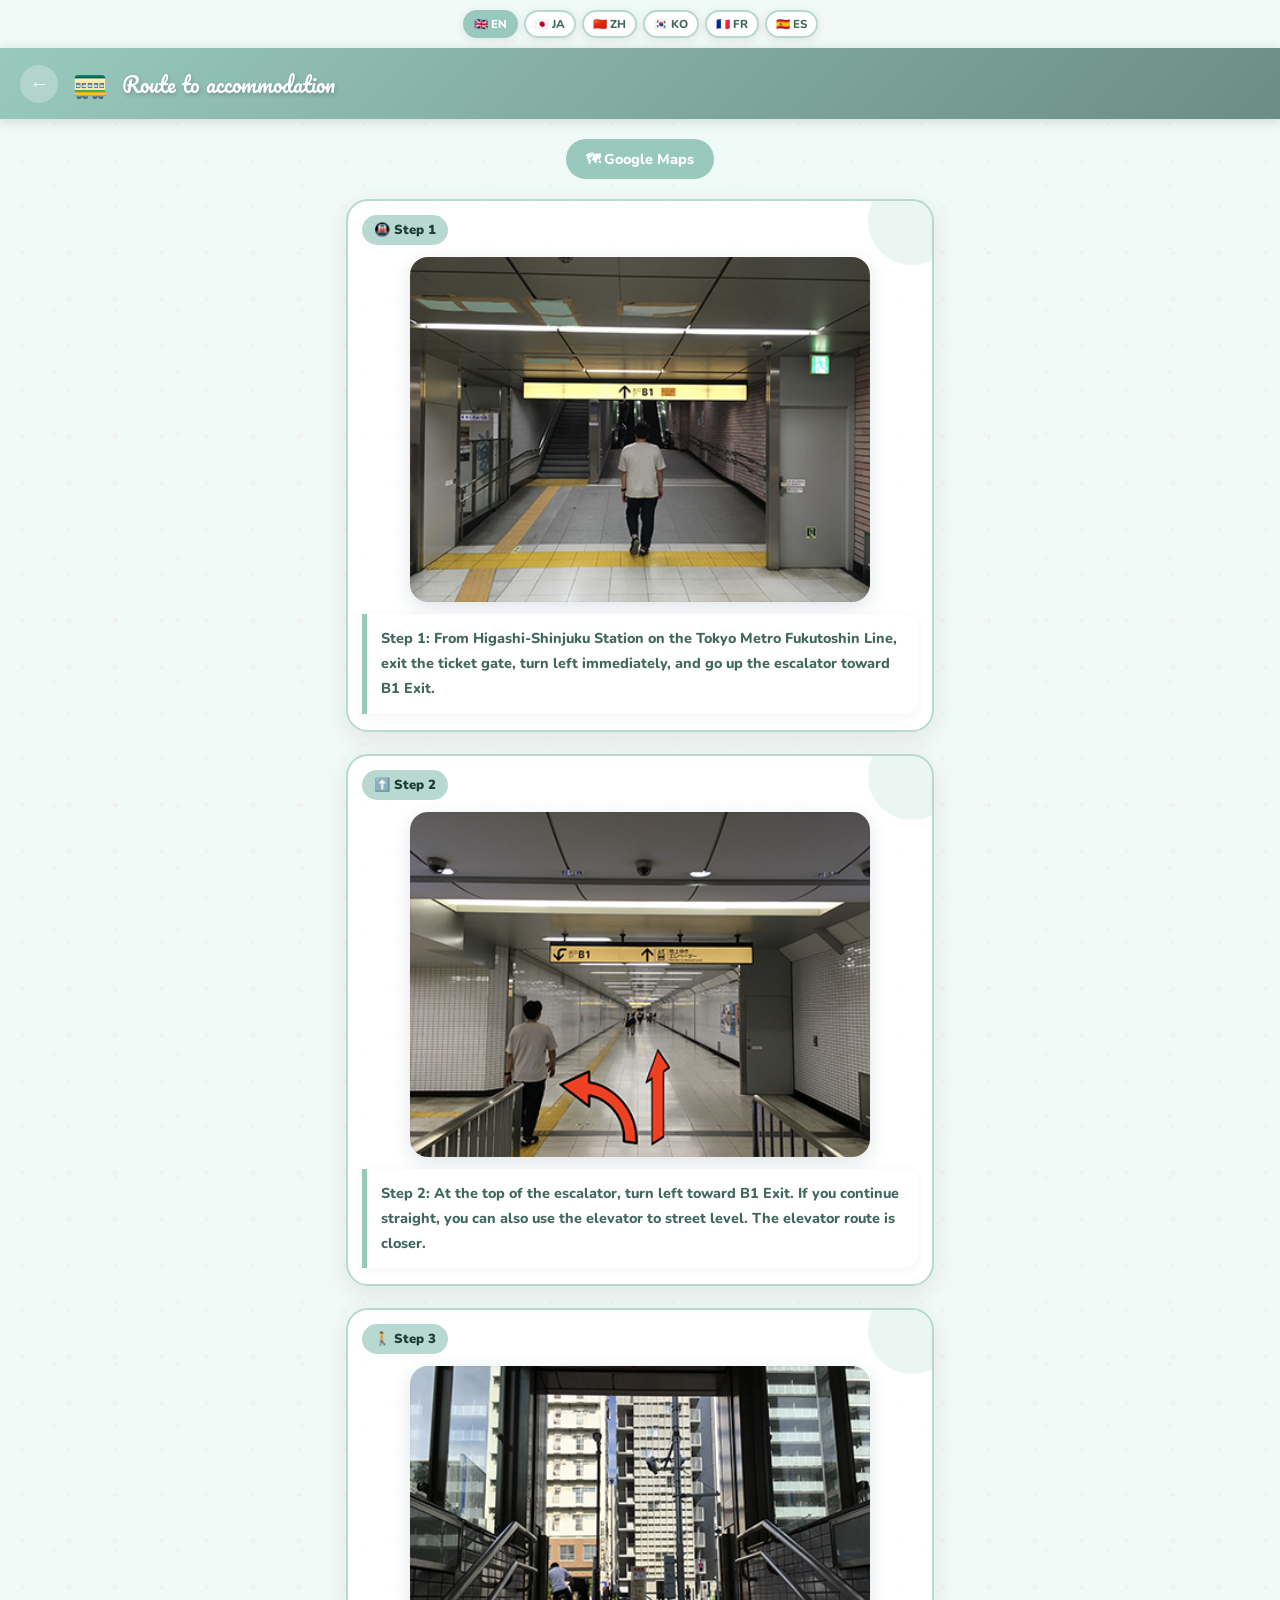
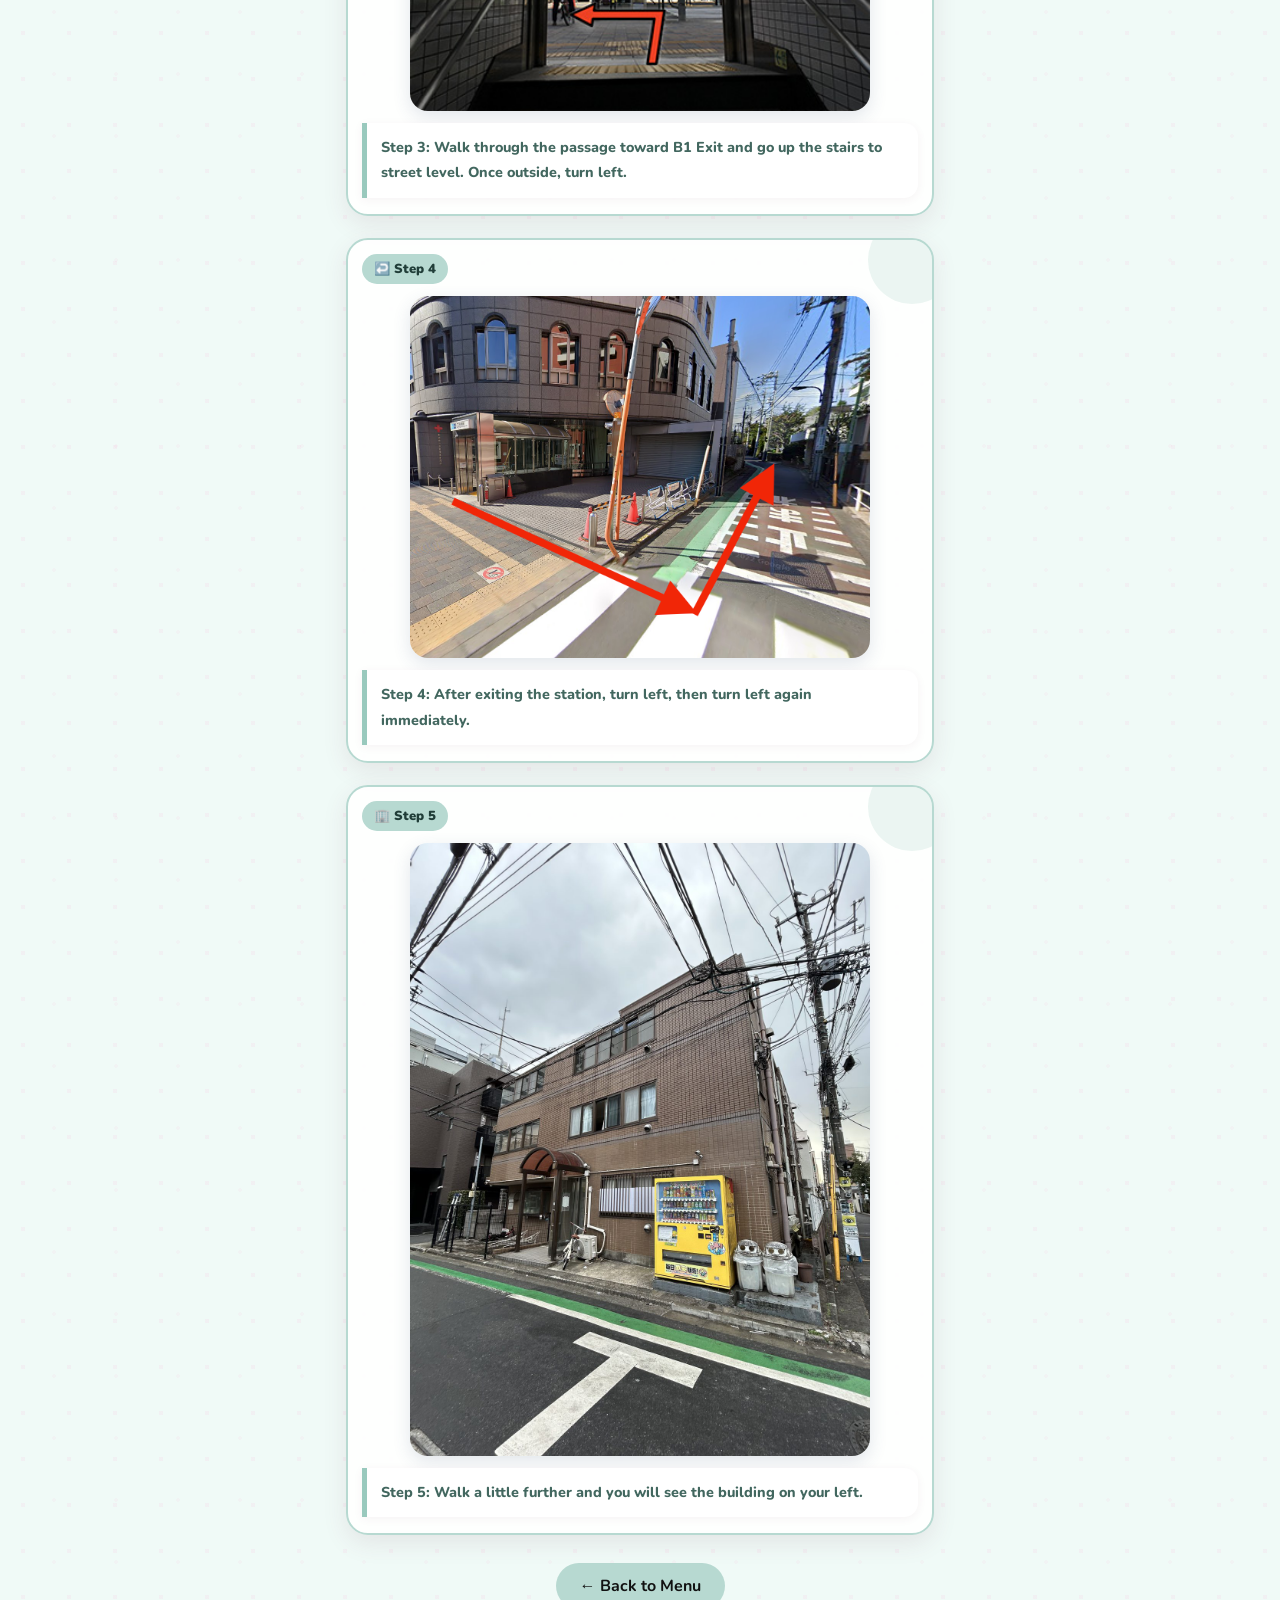
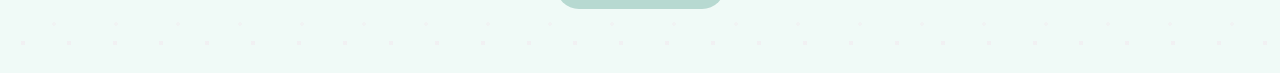
==== commit 2ee8a6f0: "Clarify Fukutoshin Higashi-Shinjuku access" ====
--- a/access/index.html
+++ b/access/index.html
@@ -54,7 +54,7 @@
   <div class="route-card">
     <div class="route-step-label">🚇 Step 1</div>
     <img src="./assets/higashi-shinjuku-route-2.jpg" class="route-img" alt="Higashi-Shinjuku route step 1">
-    <p class="step-caption" data-i18n="step1">Step 1: After exiting the ticket gate, turn left immediately and go up the escalator toward B1 Exit.</p>
+    <p class="step-caption" data-i18n="step1">Step 1: From Higashi-Shinjuku Station on the Tokyo Metro Fukutoshin Line, exit the ticket gate, turn left immediately, and go up the escalator toward B1 Exit.</p>
   </div>
 
   <div class="route-card">
@@ -87,12 +87,12 @@
 </div>
 <script>
 const S={
-  'en':{pageTitle:'Route to accommodation',mapLink:'🗺 Google Maps',backToMenu:'← Back to Menu',step1:'Step 1: After exiting the ticket gate, turn left immediately and go up the escalator toward B1 Exit.',step2:'Step 2: At the top of the escalator, turn left toward B1 Exit. If you continue straight, you can also use the elevator to street level. The elevator route is closer.',step3:'Step 3: Walk through the passage toward B1 Exit and go up the stairs to street level. Once outside, turn left.',step4:'Step 4: After exiting the station, turn left, then turn left again immediately.'},
-  'ja':{pageTitle:'宿泊施設までのルート',mapLink:'🗺 Google Maps',backToMenu:'← メニューへ戻る',step1:'1. 改札を出てすぐ左へ曲がり、B1出口へのエスカレーターを上ってください。',step2:'2. エスカレーターを上がり左に曲がるとB1出口へ向かいます。そのまままっすぐ進むと地上ゆきエレベーターへ向かいます。エレベーターをご利用いただいた方が近いです。',step3:'3. B1出口へ向かう通路を進み、階段をあがると地上へ出ます。そのまま左に曲がってください。',step4:'4. 駅を出たら左に行き、またすぐ左に曲がります。'},
-  'zh':{pageTitle:'前往住宿的路线',mapLink:'🗺 Google Maps',backToMenu:'← 返回菜单',step1:'步骤1：出检票口后马上向左转，乘坐前往B1出口的扶梯上楼。',step2:'步骤2：上扶梯后向左转前往B1出口。继续直走也可以到达通往地面的电梯，乘坐电梯会更近。',step3:'步骤3：沿着通道前往B1出口，上楼梯到地面。到达地面后向左转。',step4:'步骤4：出站后向左走，然后马上再向左转。'},
-  'ko':{pageTitle:'숙소까지 가는 길',mapLink:'🗺 Google Maps',backToMenu:'← 메뉴로 돌아가기',step1:'1단계: 개찰구를 나와 바로 왼쪽으로 돌아 B1 출구 방면 에스컬레이터를 올라가세요.',step2:'2단계: 에스컬레이터를 올라간 뒤 왼쪽으로 돌면 B1 출구 방향입니다. 그대로 직진하면 지상행 엘리베이터도 이용할 수 있으며, 엘리베이터 이용이 더 가깝습니다.',step3:'3단계: B1 출구 방향 통로를 따라가 계단을 올라 지상으로 나옵니다. 밖으로 나오면 그대로 왼쪽으로 돌아주세요.',step4:'4단계: 역을 나오면 왼쪽으로 가고, 바로 다시 왼쪽으로 도세요.'},
-  'fr':{pageTitle:'Itineraire vers le logement',mapLink:'🗺 Google Maps',backToMenu:'← Retour au menu',step1:'Etape 1 : Apres les portiques, tournez immediatement a gauche et prenez l escalator vers la sortie B1.',step2:'Etape 2 : En haut de l escalator, tournez a gauche vers la sortie B1. En allant tout droit, vous pouvez aussi prendre l ascenseur vers la rue. L ascenseur est plus proche.',step3:'Etape 3 : Avancez dans le passage vers la sortie B1 et montez les escaliers jusqu a la rue. Une fois dehors, tournez a gauche.',step4:'Etape 4 : Apres etre sorti de la station, allez a gauche, puis tournez encore a gauche immediatement.'},
-  'es':{pageTitle:'Ruta al alojamiento',mapLink:'🗺 Google Maps',backToMenu:'← Volver al menú',step1:'Paso 1: Al salir por las puertas de billetes, gire inmediatamente a la izquierda y suba por la escalera mecanica hacia la salida B1.',step2:'Paso 2: Al subir la escalera mecanica, gire a la izquierda hacia la salida B1. Si sigue recto, tambien puede ir al ascensor hacia la calle. El ascensor es mas cercano.',step3:'Paso 3: Avance por el pasillo hacia la salida B1 y suba las escaleras hasta la calle. Al salir, gire a la izquierda.',step4:'Paso 4: Al salir de la estacion, vaya a la izquierda y luego gire de nuevo a la izquierda inmediatamente.'}
+  'en':{pageTitle:'Route to accommodation',mapLink:'🗺 Google Maps',backToMenu:'← Back to Menu',step1:'Step 1: From Higashi-Shinjuku Station on the Tokyo Metro Fukutoshin Line, exit the ticket gate, turn left immediately, and go up the escalator toward B1 Exit.',step2:'Step 2: At the top of the escalator, turn left toward B1 Exit. If you continue straight, you can also use the elevator to street level. The elevator route is closer.',step3:'Step 3: Walk through the passage toward B1 Exit and go up the stairs to street level. Once outside, turn left.',step4:'Step 4: After exiting the station, turn left, then turn left again immediately.'},
+  'ja':{pageTitle:'宿泊施設までのルート',mapLink:'🗺 Google Maps',backToMenu:'← メニューへ戻る',step1:'1. 東京メトロ副都心線 東新宿駅からのルートです。改札を出てすぐ左へ曲がり、B1出口へのエスカレーターを上ってください。',step2:'2. エスカレーターを上がり左に曲がるとB1出口へ向かいます。そのまままっすぐ進むと地上ゆきエレベーターへ向かいます。エレベーターをご利用いただいた方が近いです。',step3:'3. B1出口へ向かう通路を進み、階段をあがると地上へ出ます。そのまま左に曲がってください。',step4:'4. 駅を出たら左に行き、またすぐ左に曲がります。'},
+  'zh':{pageTitle:'前往住宿的路线',mapLink:'🗺 Google Maps',backToMenu:'← 返回菜单',step1:'步骤1：从东京Metro副都心线东新宿站出发。出检票口后马上向左转，乘坐前往B1出口的扶梯上楼。',step2:'步骤2：上扶梯后向左转前往B1出口。继续直走也可以到达通往地面的电梯，乘坐电梯会更近。',step3:'步骤3：沿着通道前往B1出口，上楼梯到地面。到达地面后向左转。',step4:'步骤4：出站后向左走，然后马上再向左转。'},
+  'ko':{pageTitle:'숙소까지 가는 길',mapLink:'🗺 Google Maps',backToMenu:'← 메뉴로 돌아가기',step1:'1단계: 도쿄메트로 후쿠토신선 히가시신주쿠역에서 시작합니다. 개찰구를 나와 바로 왼쪽으로 돌아 B1 출구 방면 에스컬레이터를 올라가세요.',step2:'2단계: 에스컬레이터를 올라간 뒤 왼쪽으로 돌면 B1 출구 방향입니다. 그대로 직진하면 지상행 엘리베이터도 이용할 수 있으며, 엘리베이터 이용이 더 가깝습니다.',step3:'3단계: B1 출구 방향 통로를 따라가 계단을 올라 지상으로 나옵니다. 밖으로 나오면 그대로 왼쪽으로 돌아주세요.',step4:'4단계: 역을 나오면 왼쪽으로 가고, 바로 다시 왼쪽으로 도세요.'},
+  'fr':{pageTitle:'Itineraire vers le logement',mapLink:'🗺 Google Maps',backToMenu:'← Retour au menu',step1:'Etape 1 : Depuis la station Higashi-Shinjuku de la ligne Tokyo Metro Fukutoshin, sortez des portiques, tournez immediatement a gauche et prenez l escalator vers la sortie B1.',step2:'Etape 2 : En haut de l escalator, tournez a gauche vers la sortie B1. En allant tout droit, vous pouvez aussi prendre l ascenseur vers la rue. L ascenseur est plus proche.',step3:'Etape 3 : Avancez dans le passage vers la sortie B1 et montez les escaliers jusqu a la rue. Une fois dehors, tournez a gauche.',step4:'Etape 4 : Apres etre sorti de la station, allez a gauche, puis tournez encore a gauche immediatement.'},
+  'es':{pageTitle:'Ruta al alojamiento',mapLink:'🗺 Google Maps',backToMenu:'← Volver al menú',step1:'Paso 1: Desde la estacion Higashi-Shinjuku de la linea Tokyo Metro Fukutoshin, salga por las puertas de billetes, gire inmediatamente a la izquierda y suba por la escalera mecanica hacia la salida B1.',step2:'Paso 2: Al subir la escalera mecanica, gire a la izquierda hacia la salida B1. Si sigue recto, tambien puede ir al ascensor hacia la calle. El ascensor es mas cercano.',step3:'Paso 3: Avance por el pasillo hacia la salida B1 y suba las escaleras hasta la calle. Al salir, gire a la izquierda.',step4:'Paso 4: Al salir de la estacion, vaya a la izquierda y luego gire de nuevo a la izquierda inmediatamente.'}
 };
 function setLang(l,btn){document.querySelectorAll('.lang-btn').forEach(b=>b.classList.remove('active'));btn.classList.add('active');const t=S[l];if(!t)return;document.querySelectorAll('[data-i18n]').forEach(el=>{const k=el.getAttribute('data-i18n');if(k in t)el.textContent=t[k];});}
 setLang('en',document.querySelector('.lang-btn.active'));
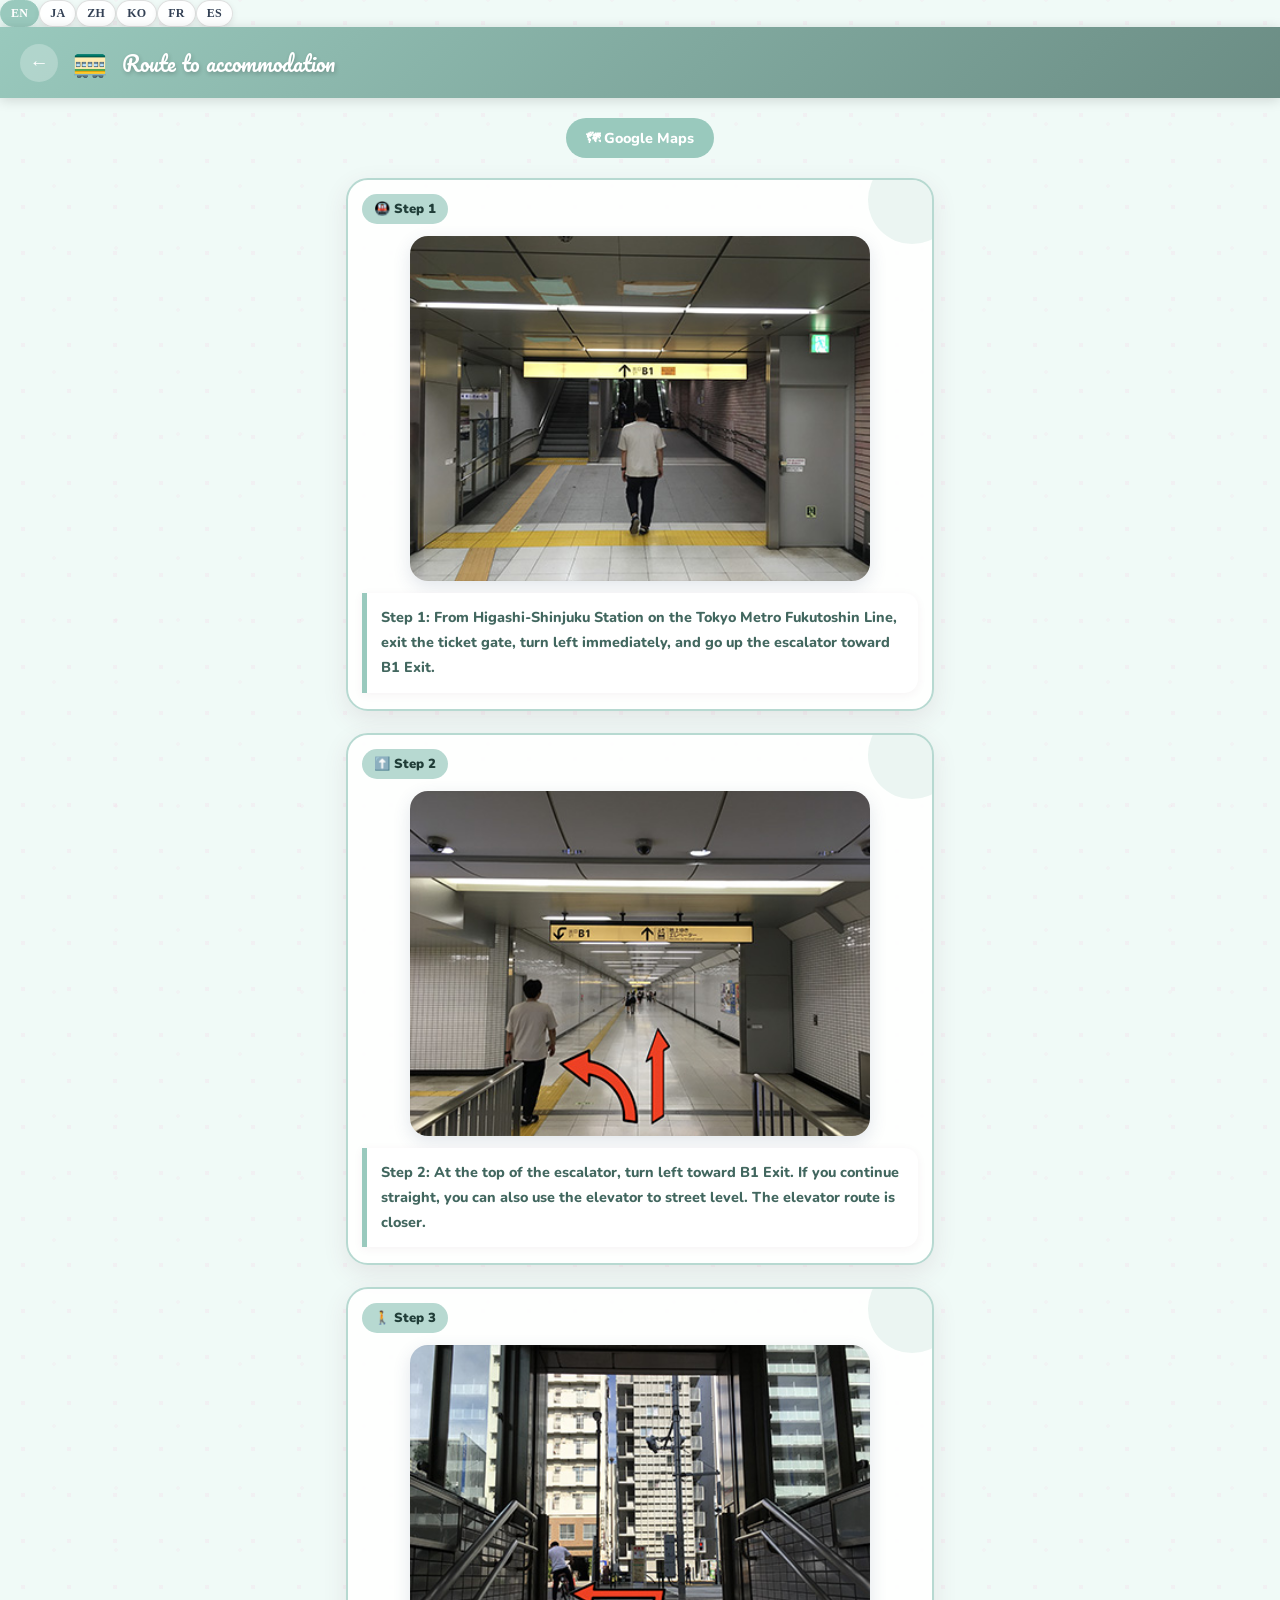
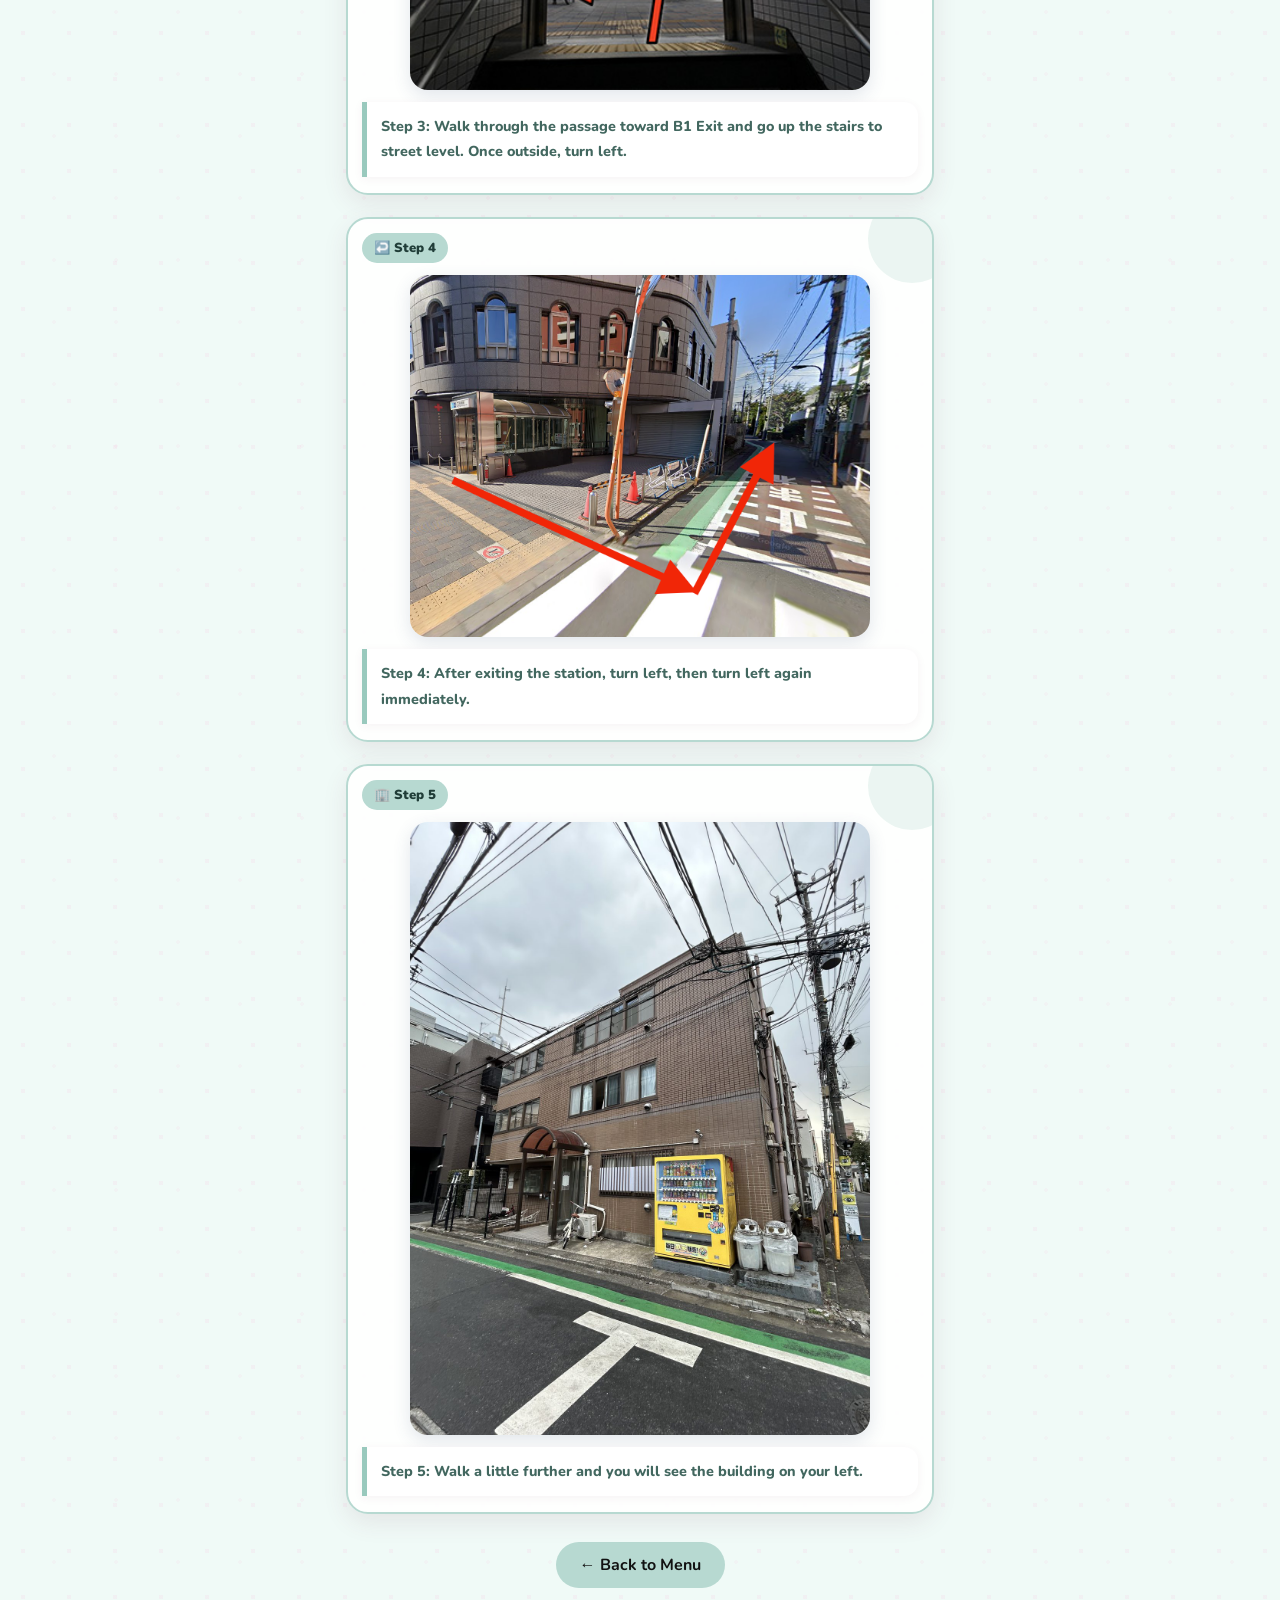
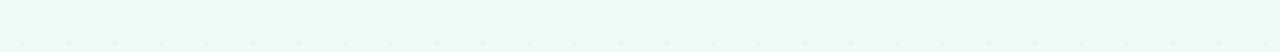
==== commit 3a4bc150: "i18n: integrate shared 6-language switcher and strings across all pages; remove inline bars; persist" ====
--- a/access/index.html
+++ b/access/index.html
@@ -32,24 +32,18 @@
   .step-caption{background:#fff;border-left:5px solid var(--accent);border-radius:0 14px 14px 0;padding:12px 14px;font-size:0.9rem;line-height:1.75;color:var(--text-mid);font-weight:800;box-shadow:0 2px 10px rgba(120,50,80,0.06);position:relative;z-index:1;}
 </style>
   <link rel="stylesheet" href="../assets/cute-pack.css">
+  <link rel="stylesheet" href="../assets/i18n.css">
   <style id="cute-pack-theme">:root{--cp-chip-a:#e1f3ef;--cp-chip-b:#fdf1f7;--cp-hover-shadow:rgba(153,201,189,.18);--cp-dot-1:rgba(249,168,212,.12);}</style>
 </head>
 <body>
-<div class="lang-bar">
-  <button class="lang-btn active" onclick="setLang('en',this)">🇬🇧 EN</button>
-  <button class="lang-btn" onclick="setLang('ja',this)">🇯🇵 JA</button>
-  <button class="lang-btn" onclick="setLang('zh',this)">🇨🇳 ZH</button>
-  <button class="lang-btn" onclick="setLang('ko',this)">🇰🇷 KO</button>
-  <button class="lang-btn" onclick="setLang('fr',this)">🇫🇷 FR</button>
-  <button class="lang-btn" onclick="setLang('es',this)">🇪🇸 ES</button>
-</div>
+<div data-i18n-switcher></div>
 <div class="top-bar">
   <a href="../" class="back-btn">←</a>
   <span class="top-emoji">🚃</span>
-  <div class="top-title">Route to accommodation</div>
+  <div class="top-title" data-i18n="pageTitle">Route to accommodation</div>
 </div>
 <div class="content">
-  <a class="map-link" href="https://maps.app.goo.gl/1h2nFA9giaqgtpFe7" target="_blank" data-i18n="mapLink">🗺 Google Maps</a>
+  <a class="map-link" href="https://maps.google.com/?q=東京都新宿区大久保1-1-35+メゾンノトル東新宿" target="_blank" data-i18n="mapLink">🗺 Google Maps</a>
 
   <div class="route-card">
     <div class="route-step-label">🚇 Step 1</div>
@@ -78,24 +72,25 @@
   <div class="route-card">
     <div class="route-step-label">🏢 Step 5</div>
     <img src="[data-uri]